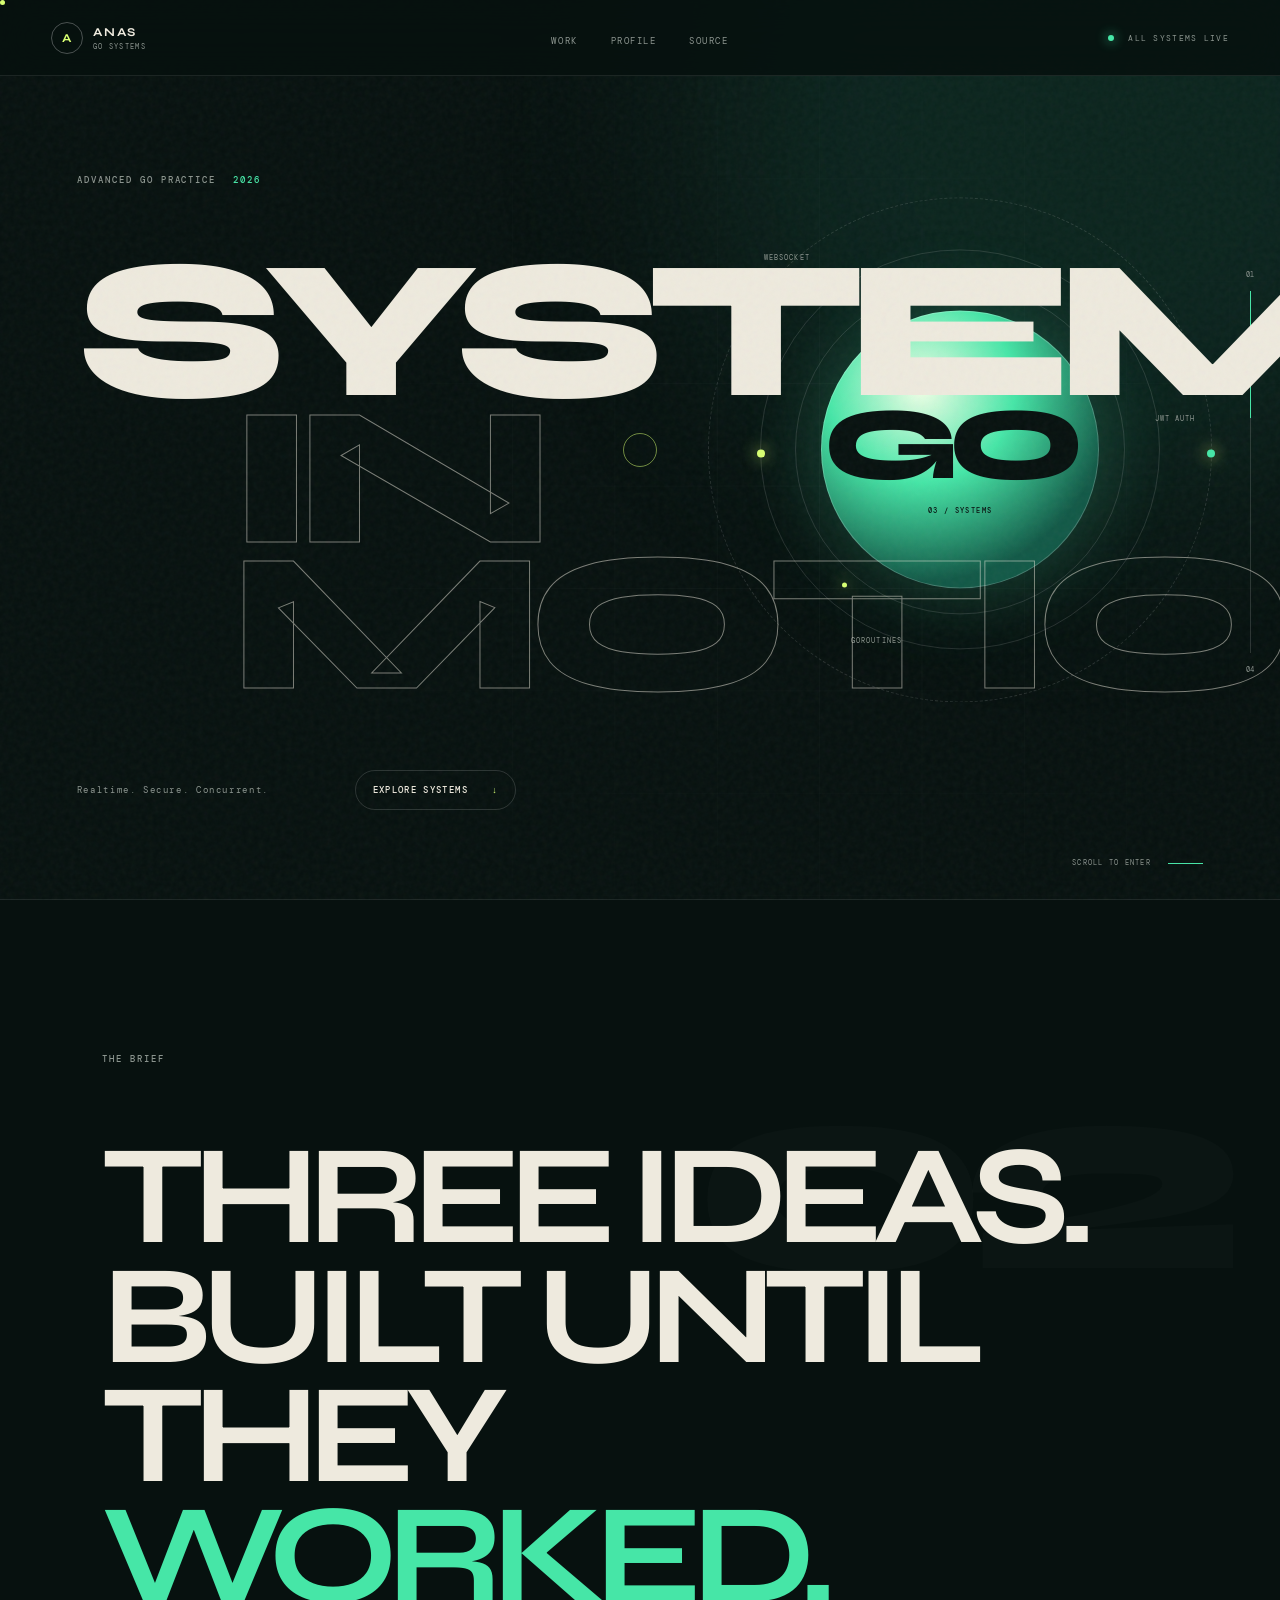
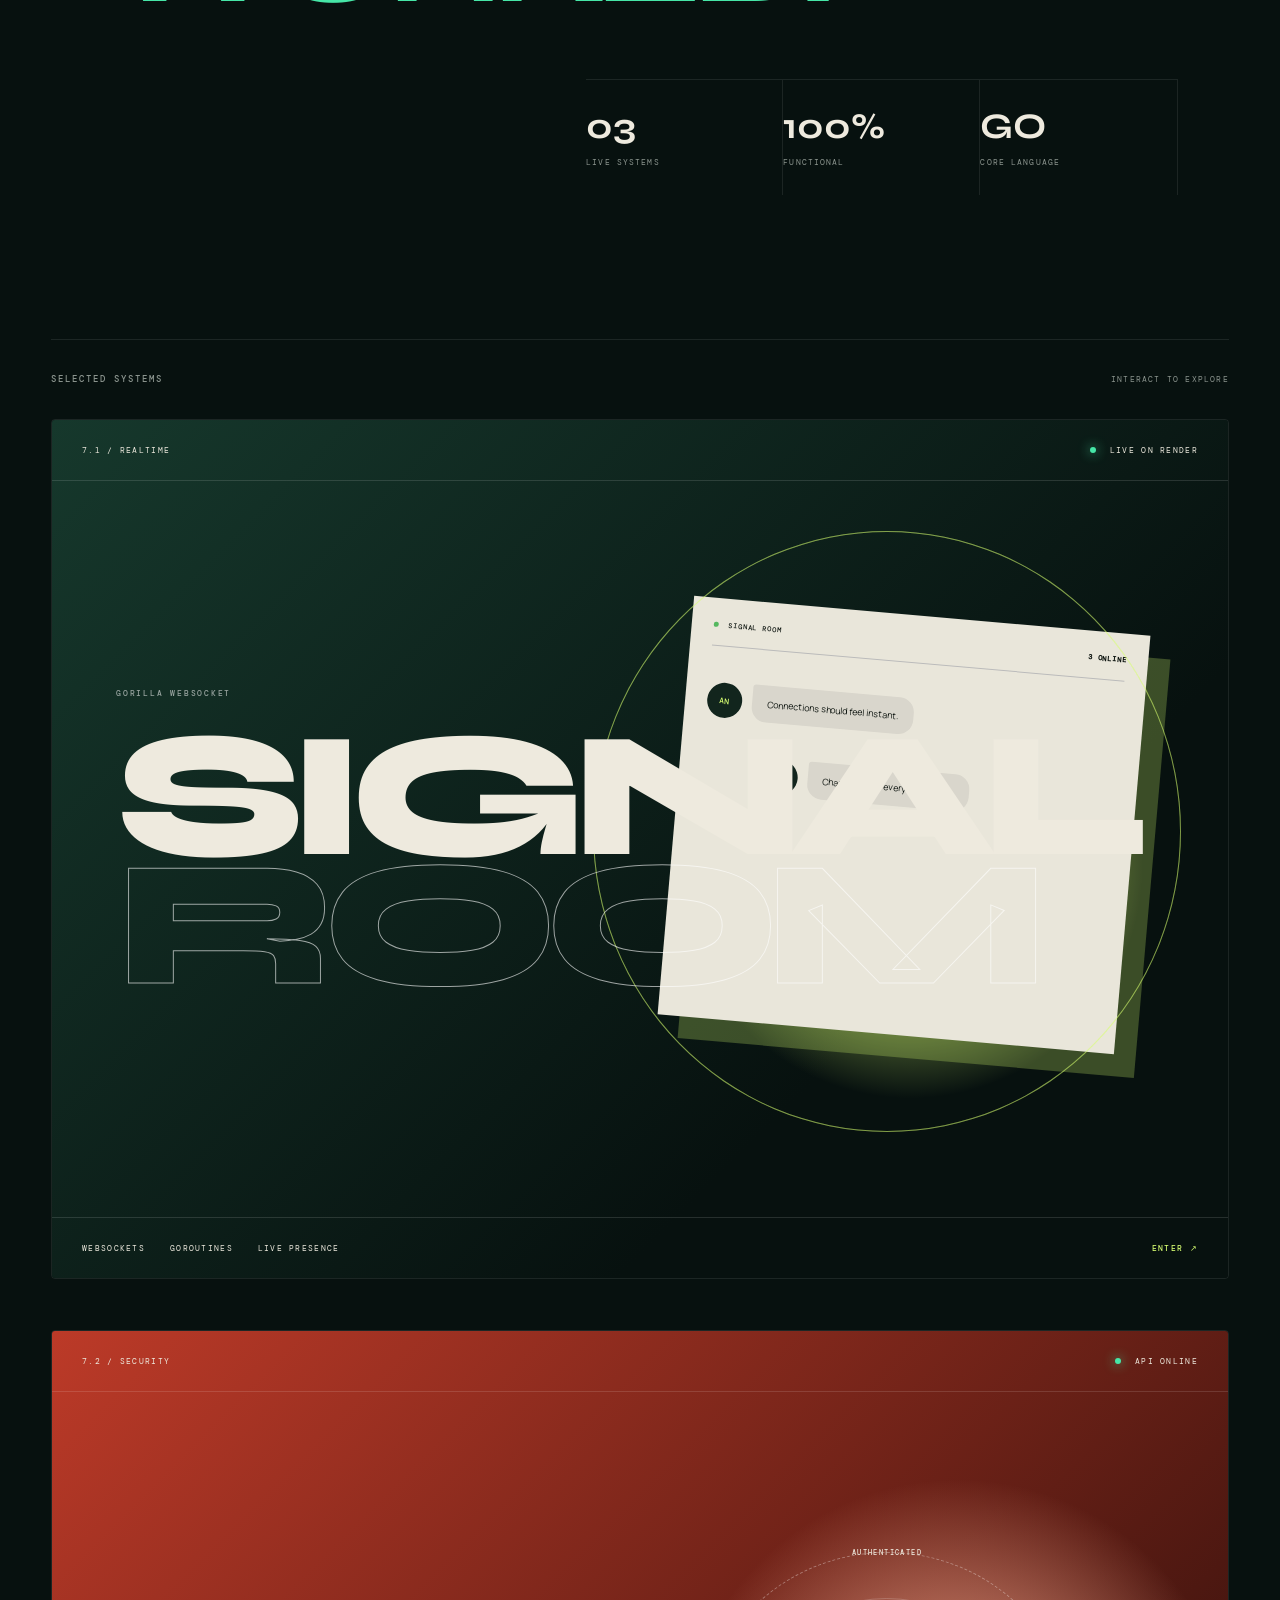
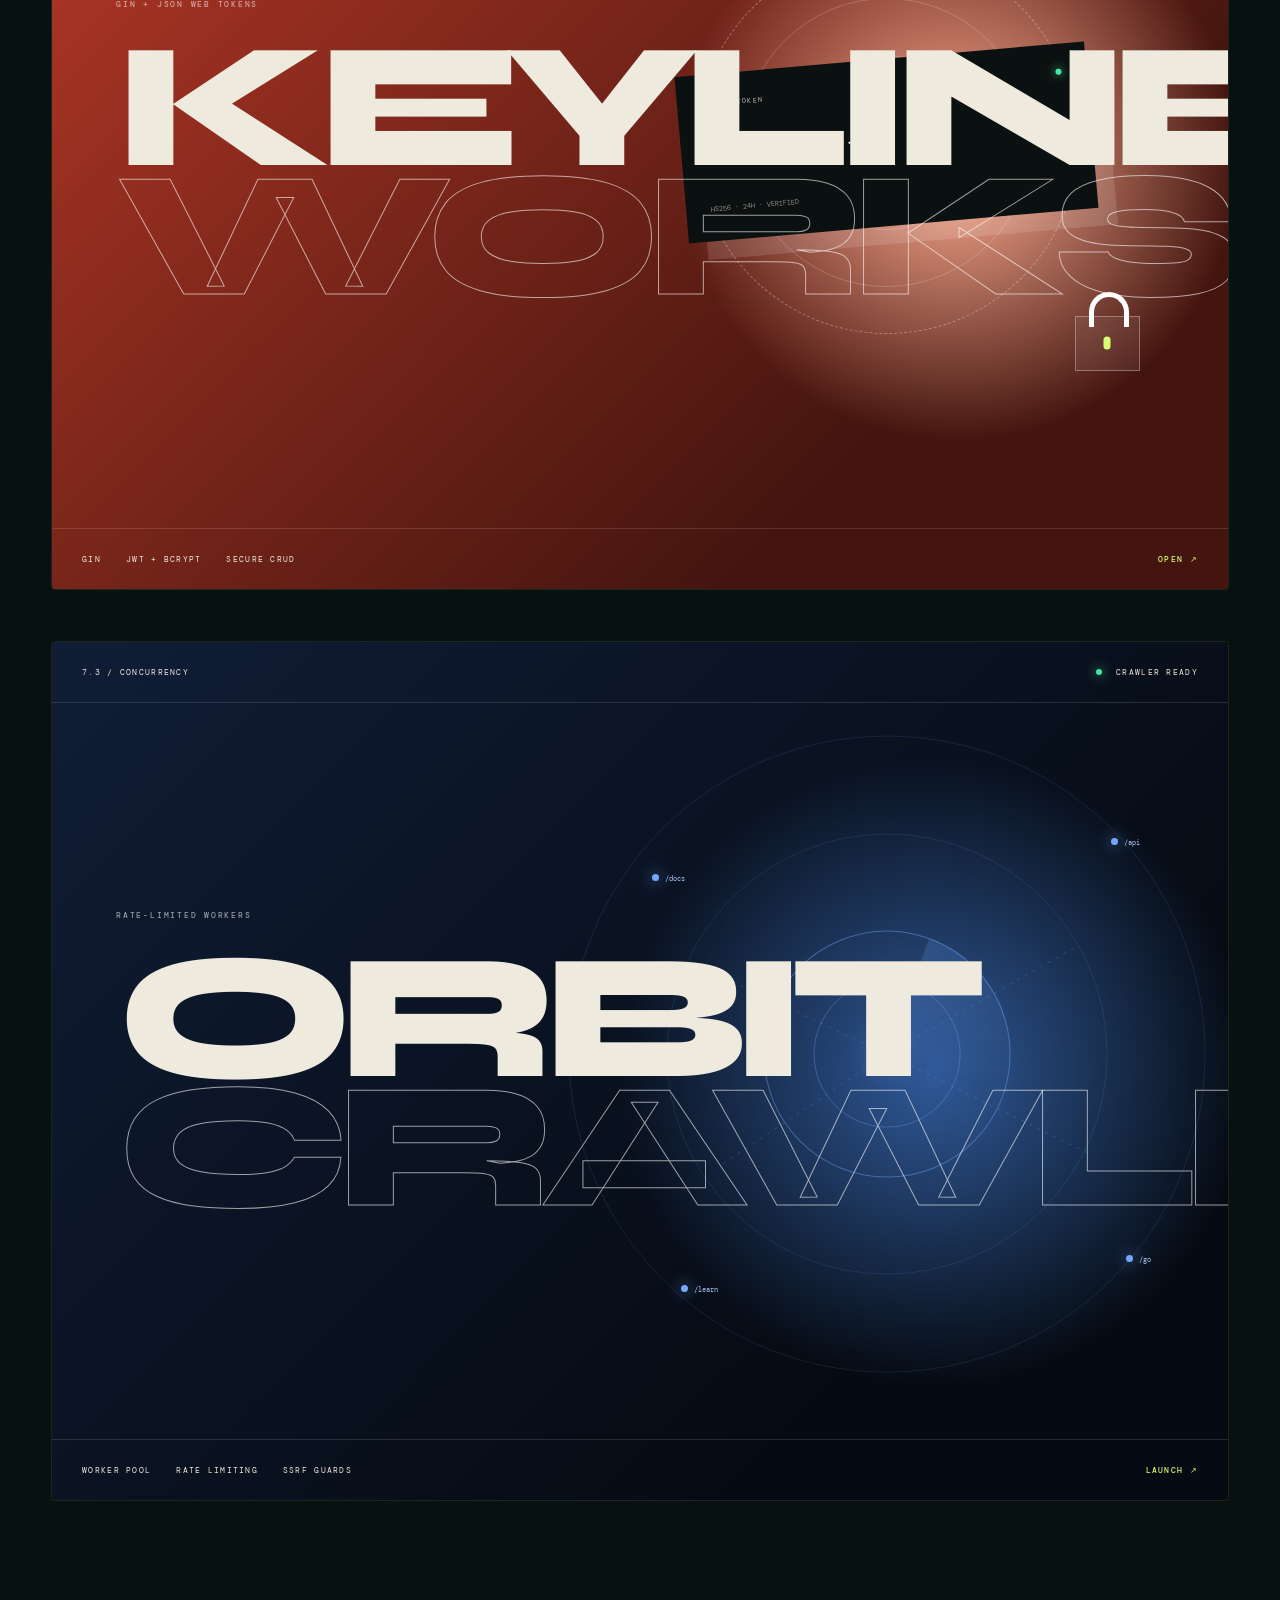
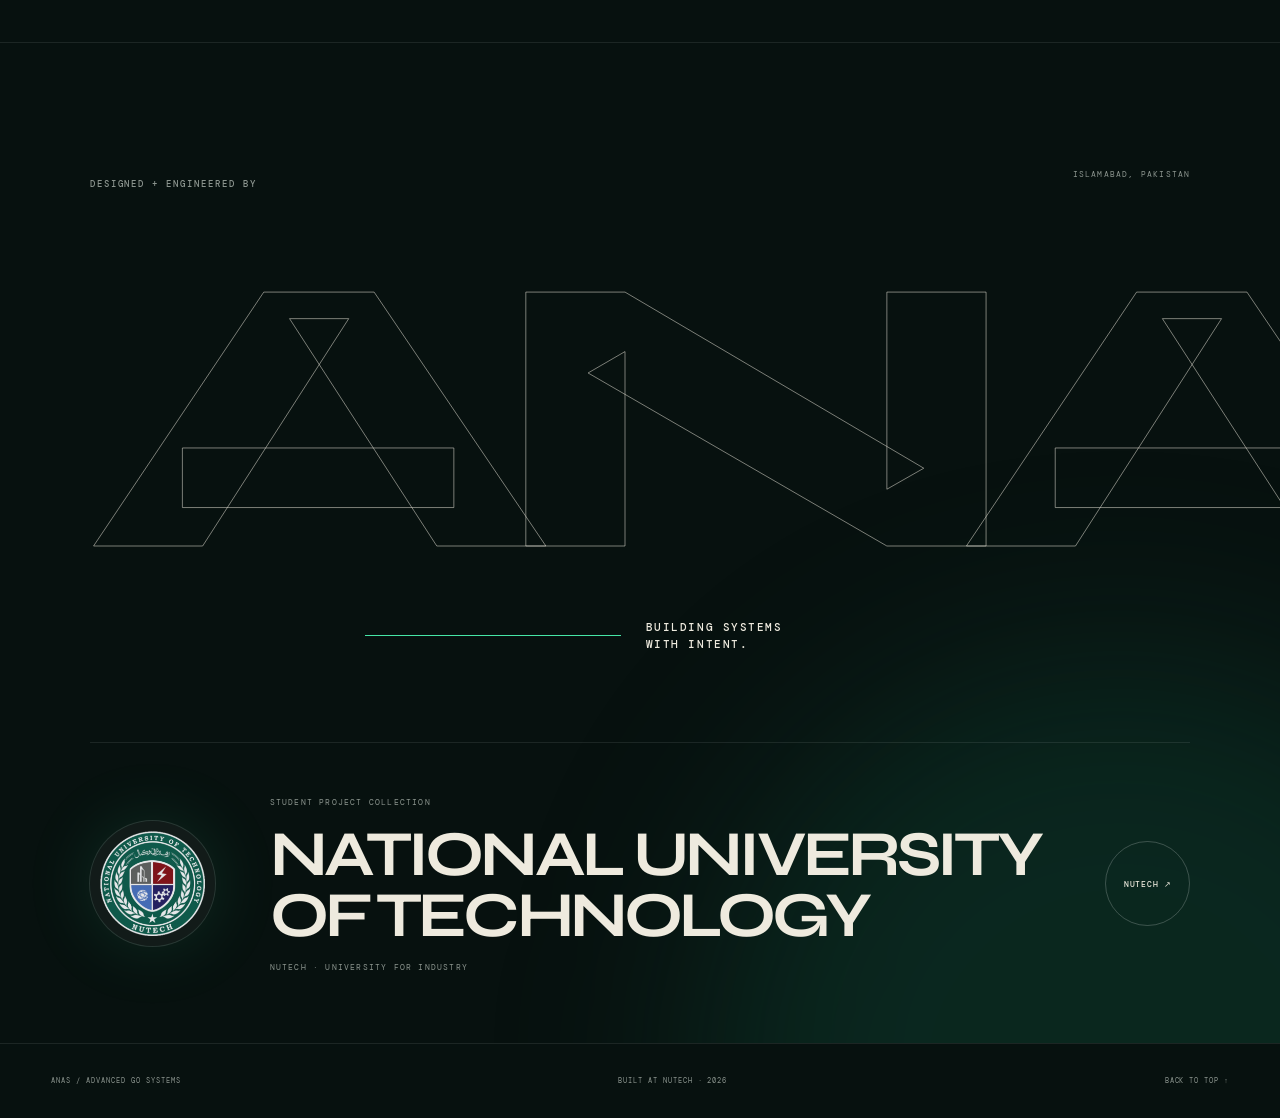
==== portfolio/index.html @ 3e58da44 "Launch Advanced Go Systems portfolio" ====
<!doctype html>
<html lang="en">
<head>
  <meta charset="UTF-8">
  <meta name="viewport" content="width=device-width, initial-scale=1">
  <meta name="theme-color" content="#07110f">
  <meta name="description" content="Anas presents three advanced Go systems built at NUTECH: realtime chat, secure JWT APIs, and concurrent crawling.">
  <meta property="og:title" content="Anas | Advanced Go Systems">
  <meta property="og:description" content="Three production-minded Go systems. Designed and engineered at NUTECH.">
  <title>Anas | Advanced Go Systems</title>
  <link rel="icon" href="favicon.svg" type="image/svg+xml">
  <link rel="preconnect" href="https://fonts.googleapis.com">
  <link rel="preconnect" href="https://fonts.gstatic.com" crossorigin>
  <link href="https://fonts.googleapis.com/css2?family=DM+Mono:wght@300;400;500&family=Manrope:wght@400;500;600&family=Syne:wght@600;700;800&display=swap" rel="stylesheet">
  <link rel="stylesheet" href="style.css">
</head>
<body>
  <div class="noise"></div>
  <div class="cursor-dot"></div>
  <div class="cursor-ring"><span>VIEW</span></div>
  <div class="progress"></div>

  <header>
    <a class="brand magnetic" href="#top" aria-label="Anas Go Systems home">
      <span class="brand-mark">A</span>
      <span>ANAS<small>GO SYSTEMS</small></span>
    </a>
    <nav>
      <a href="#work">WORK</a>
      <a href="#profile">PROFILE</a>
      <a href="https://github.com/i-anasop/pfai-advanced-go-practice" target="_blank">SOURCE</a>
    </nav>
    <div class="availability"><i></i> ALL SYSTEMS LIVE</div>
  </header>

  <main id="top">
    <section class="hero">
      <div class="hero-grid"></div>
      <div class="hero-copy">
        <p class="eyebrow reveal">ADVANCED GO PRACTICE <span>2026</span></p>
        <h1 class="reveal"><span>Systems</span><em>in motion.</em></h1>
        <div class="hero-meta reveal">
          <p>Realtime. Secure. Concurrent.</p>
          <a class="magnetic" href="#work">Explore systems <b>↓</b></a>
        </div>
      </div>
      <div class="core" data-parallax="0.08">
        <div class="core-orbit orbit-a"><i></i></div>
        <div class="core-orbit orbit-b"><i></i></div>
        <div class="core-orbit orbit-c"><i></i></div>
        <div class="core-center"><span>GO</span><small>03 / SYSTEMS</small></div>
        <div class="core-label label-a">WEBSOCKET</div>
        <div class="core-label label-b">JWT AUTH</div>
        <div class="core-label label-c">GOROUTINES</div>
      </div>
      <div class="hero-index"><span>01</span><div><i></i></div><span>04</span></div>
      <div class="scroll-note">SCROLL TO ENTER <i></i></div>
    </section>

    <section class="manifesto">
      <p class="eyebrow reveal">THE BRIEF</p>
      <h2 class="reveal">Three ideas.<br>Built until they <em>worked.</em></h2>
      <div class="manifesto-stats reveal">
        <div><b>03</b><span>Live systems</span></div>
        <div><b>100%</b><span>Functional</span></div>
        <div><b>GO</b><span>Core language</span></div>
      </div>
    </section>

    <section id="work" class="work">
      <div class="work-head reveal"><p class="eyebrow">SELECTED SYSTEMS</p><span>INTERACT TO EXPLORE</span></div>

      <a class="project project-signal reveal-project" data-cursor="OPEN" data-app="chat" href="https://pfai-signal-chat.onrender.com" target="_blank">
        <div class="project-bg"></div>
        <div class="project-top"><span>7.1 / REALTIME</span><span><i></i> LIVE ON RENDER</span></div>
        <div class="project-title"><small>GORILLA WEBSOCKET</small><h3>SIGNAL<br><em>ROOM</em></h3></div>
        <div class="signal-stage" data-depth>
          <div class="signal-window">
            <div class="window-bar"><span><i></i> SIGNAL ROOM</span><b>3 ONLINE</b></div>
            <div class="chat-line one"><i>AN</i><span>Connections should feel instant.</span></div>
            <div class="chat-line two"><i>GO</i><span>Channels keep everyone in sync.</span></div>
            <div class="typing"><span></span><span></span><span></span></div>
          </div>
          <div class="signal-wave wave-a"></div><div class="signal-wave wave-b"></div><div class="signal-wave wave-c"></div>
        </div>
        <div class="project-foot"><span>WEBSOCKETS</span><span>GOROUTINES</span><span>LIVE PRESENCE</span><b>ENTER ↗</b></div>
      </a>

      <a class="project project-keyline reveal-project" data-cursor="OPEN" data-app="auth" href="https://pfai-keyline.vercel.app" target="_blank">
        <div class="project-bg"></div>
        <div class="project-top"><span>7.2 / SECURITY</span><span><i></i> API ONLINE</span></div>
        <div class="project-title"><small>GIN + JSON WEB TOKENS</small><h3>KEYLINE<br><em>WORKSPACE</em></h3></div>
        <div class="keyline-stage" data-depth>
          <div class="secure-ring"><span>AUTHENTICATED</span></div>
          <div class="key-card">
            <div><span>ACCESS TOKEN</span><i></i></div>
            <b>eyJhbGciOiJIUzI1Ni...</b>
            <small>HS256 · 24H · VERIFIED</small>
          </div>
          <div class="lock"><i></i></div>
        </div>
        <div class="project-foot"><span>GIN</span><span>JWT + BCRYPT</span><span>SECURE CRUD</span><b>OPEN ↗</b></div>
      </a>

      <a class="project project-orbit reveal-project" data-cursor="OPEN" data-app="crawler" href="https://pfai-orbit.vercel.app" target="_blank">
        <div class="project-bg"></div>
        <div class="project-top"><span>7.3 / CONCURRENCY</span><span><i></i> CRAWLER READY</span></div>
        <div class="project-title"><small>RATE-LIMITED WORKERS</small><h3>ORBIT<br><em>CRAWLER</em></h3></div>
        <div class="orbit-stage" data-depth>
          <div class="radar"><i></i><i></i><i></i><b></b></div>
          <div class="crawler-node n1"><i></i><span>/docs</span></div>
          <div class="crawler-node n2"><i></i><span>/api</span></div>
          <div class="crawler-node n3"><i></i><span>/go</span></div>
          <div class="crawler-node n4"><i></i><span>/learn</span></div>
          <svg viewBox="0 0 800 500" aria-hidden="true"><path d="M400 250 L145 130 M400 250 L655 105 M400 250 L675 385 M400 250 L175 400"/></svg>
        </div>
        <div class="project-foot"><span>WORKER POOL</span><span>RATE LIMITING</span><span>SSRF GUARDS</span><b>LAUNCH ↗</b></div>
      </a>
    </section>

    <section id="profile" class="profile">
      <div class="profile-aura"></div>
      <div class="profile-top reveal"><p class="eyebrow">DESIGNED + ENGINEERED BY</p><span>ISLAMABAD, PAKISTAN</span></div>
      <div class="signature reveal">
        <p>ANAS</p>
        <div class="signature-line"><i></i><span>Building systems<br>with intent.</span></div>
      </div>
      <div class="university reveal">
        <div class="crest-wrap"><img src="nutech-logo-footer.png" alt="National University of Technology crest"></div>
        <div><span>STUDENT PROJECT COLLECTION</span><h4>National University<br>of Technology</h4><p>NUTECH · UNIVERSITY FOR INDUSTRY</p></div>
        <a class="magnetic" href="https://nutech.edu.pk/" target="_blank">NUTECH ↗</a>
      </div>
    </section>
  </main>

  <footer>
    <span>ANAS / ADVANCED GO SYSTEMS</span>
    <span>BUILT AT NUTECH · 2026</span>
    <a href="#top">BACK TO TOP ↑</a>
  </footer>
  <script src="app.js"></script>
</body>
</html>
---- portfolio/style.css ----
:root {
  --ink: #07110f;
  --paper: #eeeade;
  --muted: #8c958f;
  --green: #46e6a7;
  --acid: #d8ff72;
  --line: #ffffff16;
  --blue: #74a8ff;
}

* { box-sizing: border-box; }
html { scroll-behavior: smooth; }
body { margin: 0; overflow-x: hidden; background: var(--ink); color: var(--paper); font-family: Manrope, sans-serif; }
a { color: inherit; text-decoration: none; }

.noise { position: fixed; inset: 0; z-index: 20; pointer-events: none; opacity: .045; background-image: url("data:image/svg+xml,%3Csvg viewBox='0 0 180 180' xmlns='http://www.w3.org/2000/svg'%3E%3Cfilter id='n'%3E%3CfeTurbulence type='fractalNoise' baseFrequency='.9' numOctaves='3'/%3E%3C/filter%3E%3Crect width='100%25' height='100%25' filter='url(%23n)'/%3E%3C/svg%3E"); }
.progress { position: fixed; inset: 0 auto auto 0; width: 0; height: 2px; z-index: 99; background: var(--green); }
.cursor-dot, .cursor-ring { position: fixed; left: 0; top: 0; z-index: 100; pointer-events: none; border-radius: 50%; }
.cursor-dot { width: 5px; height: 5px; background: var(--acid); }
.cursor-ring { width: 34px; height: 34px; border: 1px solid #d8ff7280; display: grid; place-items: center; transition: width .25s, height .25s, background .25s, border .25s; }
.cursor-ring span { opacity: 0; font: 500 8px "DM Mono"; letter-spacing: .12em; transition: .2s; }
body.cursor-open .cursor-ring { width: 72px; height: 72px; background: var(--paper); border-color: var(--paper); color: var(--ink); }
body.cursor-open .cursor-ring span { opacity: 1; }

header { position: fixed; inset: 0 0 auto; z-index: 30; height: 76px; padding: 0 4vw; display: grid; grid-template-columns: 1fr 1fr 1fr; align-items: center; background: #07110fd9; border-bottom: 1px solid var(--line); backdrop-filter: blur(18px); }
.brand { display: flex; align-items: center; gap: 10px; width: max-content; font: 700 12px Syne; letter-spacing: .14em; }
.brand-mark { width: 32px; height: 32px; display: grid; place-items: center; border: 1px solid #ffffff45; border-radius: 50%; color: var(--acid); }
.brand small { display: block; margin-top: 3px; color: var(--muted); font: 400 7px "DM Mono"; letter-spacing: .18em; }
nav { text-align: center; }
nav a { margin: 0 15px; color: var(--muted); font: 400 9px "DM Mono"; letter-spacing: .17em; transition: color .2s; }
nav a:hover { color: var(--paper); }
.availability { text-align: right; color: var(--muted); font: 400 8px "DM Mono"; letter-spacing: .16em; }
.availability i, .project-top i { display: inline-block; width: 6px; height: 6px; margin-right: 8px; border-radius: 50%; background: var(--green); box-shadow: 0 0 12px var(--green); }
.eyebrow { color: var(--muted); font: 500 9px "DM Mono"; letter-spacing: .22em; }
.eyebrow span { margin-left: 10px; color: var(--green); }

.hero { position: relative; height: 100svh; min-height: 680px; padding: 76px 6vw 0; display: flex; align-items: center; overflow: hidden; border-bottom: 1px solid var(--line); }
.hero:before { content: ""; position: absolute; width: 60vw; height: 60vw; right: -15vw; top: -20vw; border-radius: 50%; background: #1d6f5635; filter: blur(100px); }
.hero-grid { position: absolute; inset: 76px 0 0; background-image: linear-gradient(#ffffff08 1px, transparent 1px), linear-gradient(90deg, #ffffff08 1px, transparent 1px); background-size: 8vw 8vw; mask-image: radial-gradient(circle at 65% 50%, black, transparent 70%); }
.hero-copy { position: relative; z-index: 3; width: 75%; }
.hero h1 { margin: 8vh 0 0; font: 800 clamp(95px, 15.5vw, 235px)/.74 Syne; letter-spacing: -.09em; text-transform: uppercase; }
.hero h1 span, .hero h1 em { display: block; }
.hero h1 em { margin-left: 12vw; color: transparent; font-style: normal; -webkit-text-stroke: 1px #eeeade80; }
.hero-meta { width: 52%; margin-top: 8vh; display: flex; justify-content: space-between; align-items: center; }
.hero-meta p { color: var(--muted); font: 400 9px "DM Mono"; letter-spacing: .18em; }
.hero-meta a { padding: 13px 17px; border: 1px solid #ffffff25; border-radius: 99px; font: 500 9px "DM Mono"; letter-spacing: .15em; text-transform: uppercase; }
.hero-meta a b { margin-left: 18px; color: var(--acid); }
.core { position: absolute; z-index: 2; right: 8vw; top: 50%; width: min(34vw, 500px); aspect-ratio: 1; transform: translateY(-50%); }
.core:before { content: ""; position: absolute; inset: 18%; border-radius: 50%; background: radial-gradient(circle at 36% 28%, #f2ffe7, var(--green) 35%, #125947 72%); box-shadow: 0 0 80px #46e6a740, 0 0 0 1px #ffffff35 inset; }
.core-center { position: absolute; z-index: 3; inset: 18%; display: grid; place-content: center; color: var(--ink); text-align: center; }
.core-center span { font: 800 clamp(55px, 8vw, 105px) Syne; letter-spacing: -.12em; transform: translateX(-5%); }
.core-center small { font: 500 7px "DM Mono"; letter-spacing: .2em; }
.core-orbit { position: absolute; inset: 4%; border: 1px solid #ffffff20; border-radius: 50%; animation: spin 18s linear infinite; }
.core-orbit i { position: absolute; top: 50%; left: -4px; width: 8px; height: 8px; border-radius: 50%; background: var(--acid); box-shadow: 0 0 16px var(--acid); }
.orbit-b { inset: -8%; border-style: dashed; animation: spin 27s linear infinite reverse; }
.orbit-b i { left: auto; right: -4px; background: var(--green); }
.orbit-c { inset: 12%; animation-duration: 12s; }
.orbit-c i { top: auto; bottom: 8%; left: 14%; width: 5px; height: 5px; }
.core-label { position: absolute; color: var(--muted); font: 400 7px "DM Mono"; letter-spacing: .15em; }
.label-a { top: 5%; left: 5%; }.label-b { right: -4%; top: 42%; }.label-c { bottom: 5%; left: 25%; }
.hero-index { position: absolute; right: 2vw; top: 30%; height: 45%; display: flex; flex-direction: column; align-items: center; gap: 12px; color: var(--muted); font: 400 7px "DM Mono"; }
.hero-index div { width: 1px; flex: 1; background: #ffffff25; }.hero-index i { display: block; width: 1px; height: 35%; background: var(--green); }
.scroll-note { position: absolute; right: 6vw; bottom: 32px; color: var(--muted); font: 400 7px "DM Mono"; letter-spacing: .18em; }
.scroll-note i { display: inline-block; width: 35px; height: 1px; margin-left: 12px; vertical-align: middle; background: var(--green); animation: pulse 1.5s ease infinite; }

.manifesto { position: relative; min-height: 90vh; padding: 16vh 8vw; display: flex; flex-direction: column; justify-content: center; }
.manifesto:before { content: "02"; position: absolute; right: 5vw; top: 12vh; color: #ffffff04; font: 800 22vw Syne; letter-spacing: -.1em; }
.manifesto h2 { position: relative; margin: 7vh 0; font: 700 clamp(70px, 11vw, 165px)/.85 Syne; letter-spacing: -.08em; text-transform: uppercase; }
.manifesto h2 em { color: var(--green); font-style: normal; }
.manifesto-stats { width: 55%; margin-left: auto; display: grid; grid-template-columns: repeat(3, 1fr); border-top: 1px solid var(--line); }
.manifesto-stats div { padding: 25px 0; border-right: 1px solid var(--line); }
.manifesto-stats b { display: block; font: 700 36px Syne; }
.manifesto-stats span { color: var(--muted); font: 400 8px "DM Mono"; letter-spacing: .14em; text-transform: uppercase; }

.work { padding: 0 4vw 10vh; }
.work-head { height: 80px; display: flex; justify-content: space-between; align-items: center; border-top: 1px solid var(--line); }
.work-head span { color: var(--muted); font: 400 8px "DM Mono"; letter-spacing: .15em; }
.project { position: relative; height: min(78vw, 860px); min-height: 650px; margin-bottom: 4vw; display: block; overflow: hidden; isolation: isolate; border: 1px solid var(--line); border-radius: 4px; }
.project-bg { position: absolute; inset: 0; transition: transform .8s cubic-bezier(.2,.8,.2,1); }
.project:hover .project-bg { transform: scale(1.04); }
.project-top, .project-foot { position: absolute; z-index: 5; left: 0; width: 100%; padding: 25px 30px; display: flex; justify-content: space-between; align-items: center; font: 400 8px "DM Mono"; letter-spacing: .16em; }
.project-top { top: 0; border-bottom: 1px solid #ffffff20; }
.project-foot { bottom: 0; gap: 25px; border-top: 1px solid #ffffff20; }
.project-foot b { margin-left: auto; color: var(--acid); font-weight: 500; }
.project-title { position: absolute; z-index: 4; left: 5vw; top: 50%; transform: translateY(-50%); }
.project-title small { color: #ffffff90; font: 500 8px "DM Mono"; letter-spacing: .22em; }
.project-title h3 { margin: 30px 0; font: 800 clamp(85px, 14vw, 205px)/.72 Syne; letter-spacing: -.09em; text-transform: uppercase; }
.project-title h3 em { color: transparent; font-style: normal; -webkit-text-stroke: 1px #ffffff99; }
.signal-stage, .keyline-stage, .orbit-stage { position: absolute; z-index: 2; right: 4%; top: 13%; width: 50%; height: 70%; transition: transform .25s ease-out; }

.project-signal .project-bg { background: radial-gradient(circle at 73% 52%, #d8ff72 0, transparent 24%), linear-gradient(135deg, #16382c, #07110f 70%); }
.signal-window { position: absolute; right: 8%; top: 14%; width: 78%; height: 70%; padding: 22px; color: #101712; background: #e9e6da; box-shadow: 22px 22px 0 #d8ff7240; transform: rotate(5deg); }
.window-bar { padding-bottom: 16px; display: flex; justify-content: space-between; border-bottom: 1px solid #bbb; font: 500 7px "DM Mono"; letter-spacing: .12em; }
.window-bar i { display: inline-block; width: 5px; height: 5px; margin-right: 5px; border-radius: 50%; background: #55b85f; }
.chat-line { margin-top: 35px; display: flex; align-items: center; gap: 10px; }
.chat-line i { width: 35px; height: 35px; display: grid; place-items: center; border-radius: 50%; background: #12251d; color: var(--acid); font: 500 8px "DM Mono"; }
.chat-line span { padding: 12px 15px; border-radius: 3px 15px 15px; background: #d9d6cc; font-size: 9px; }
.chat-line.two { margin-left: 15%; }.typing { margin: 30px 0 0 50px; }
.typing span { display: inline-block; width: 5px; height: 5px; margin: 2px; border-radius: 50%; background: #888; animation: typing 1s ease infinite; }
.typing span:nth-child(2) { animation-delay: .15s; }.typing span:nth-child(3) { animation-delay: .3s; }
.signal-wave { position: absolute; inset: 0 0 auto auto; width: 100%; height: 100%; border: 1px solid #d8ff7240; border-radius: 50%; animation: wave 3s ease-out infinite; }
.wave-b { animation-delay: 1s; }.wave-c { animation-delay: 2s; }

.project-keyline .project-bg { background: radial-gradient(circle at 77% 50%, #ffb094 0, transparent 28%), linear-gradient(135deg, #bc3a28, #44150f 75%); }
.keyline-stage { display: grid; place-items: center; }
.secure-ring { position: absolute; width: 65%; aspect-ratio: 1; border: 1px dashed #ffffff55; border-radius: 50%; animation: spin 25s linear infinite; }
.secure-ring:before, .secure-ring:after { content: ""; position: absolute; inset: 12%; border: 1px solid #ffffff30; border-radius: 50%; }
.secure-ring:after { inset: 27%; }.secure-ring span { position: absolute; left: 50%; top: -5px; transform: translateX(-50%); font: 500 7px "DM Mono"; letter-spacing: .2em; }
.key-card { z-index: 2; width: 70%; padding: 25px; background: #0b1110; box-shadow: 18px 18px 0 #ffffff20; transform: rotate(-5deg); }
.key-card div { display: flex; justify-content: space-between; color: #999; font: 500 7px "DM Mono"; letter-spacing: .15em; }
.key-card i { width: 6px; height: 6px; border-radius: 50%; background: var(--green); box-shadow: 0 0 10px var(--green); }
.key-card b { display: block; margin: 35px 0; overflow: hidden; color: white; font: 500 12px "DM Mono"; white-space: nowrap; }
.key-card small { color: #888; font: 400 7px "DM Mono"; }
.lock { position: absolute; right: 7%; bottom: 12%; width: 65px; height: 55px; border: 1px solid #ffffff50; background: #ffffff12; backdrop-filter: blur(8px); }
.lock:before { content: ""; position: absolute; left: 13px; top: -25px; width: 30px; height: 30px; border: 5px solid white; border-bottom: 0; border-radius: 20px 20px 0 0; }
.lock i { position: absolute; left: 50%; top: 50%; width: 7px; height: 13px; border-radius: 5px; background: var(--acid); transform: translate(-50%,-50%); }

.project-orbit .project-bg { background: radial-gradient(circle at 75% 50%, #305a99 0, transparent 32%), linear-gradient(135deg, #101d36, #060b13 75%); }
.orbit-stage svg { position: absolute; inset: 0; width: 100%; height: 100%; overflow: visible; }
.orbit-stage svg path { fill: none; stroke: #74a8ff55; stroke-width: 1; stroke-dasharray: 4 8; animation: dash 15s linear infinite; }
.radar { position: absolute; left: 50%; top: 50%; width: 42%; aspect-ratio: 1; border: 1px solid #74a8ff70; border-radius: 50%; background: conic-gradient(from 20deg, #74a8ff30, transparent 25%); transform: translate(-50%,-50%); }
.radar:after { content: ""; position: absolute; inset: 20%; border: 1px solid #74a8ff55; border-radius: 50%; }
.radar i { position: absolute; inset: -40%; border: 1px solid #74a8ff20; border-radius: 50%; }
.radar i:nth-child(2) { inset: -80%; }.radar i:nth-child(3) { inset: 46%; background: var(--blue); box-shadow: 0 0 30px var(--blue); }
.crawler-node { position: absolute; z-index: 3; color: #aec9ff; font: 400 7px "DM Mono"; }
.crawler-node i { display: inline-block; width: 7px; height: 7px; margin-right: 6px; border-radius: 50%; background: var(--blue); box-shadow: 0 0 15px var(--blue); }
.n1 { left: 10%; top: 20%; }.n2 { right: 7%; top: 14%; }.n3 { right: 5%; bottom: 15%; }.n4 { left: 15%; bottom: 10%; }

.profile { position: relative; min-height: 100vh; padding: 14vh 7vw 7vh; overflow: hidden; border-top: 1px solid var(--line); }
.profile-aura { position: absolute; right: -20vw; bottom: -35vw; width: 65vw; height: 65vw; border-radius: 50%; background: #15634a45; filter: blur(100px); }
.profile-top { display: flex; justify-content: space-between; }.profile-top span { color: var(--muted); font: 400 8px "DM Mono"; letter-spacing: .15em; }
.signature { position: relative; margin-top: 10vh; }.signature > p { margin: 0; color: transparent; font: 800 clamp(150px, 31vw, 470px)/.65 Syne; letter-spacing: -.13em; text-transform: uppercase; -webkit-text-stroke: 1px #eeeade80; }
.signature-line { margin: 8vh 0 0 25%; display: flex; align-items: center; gap: 25px; }
.signature-line i { width: 20vw; height: 1px; background: var(--green); }
.signature-line span { font: 500 11px/1.5 "DM Mono"; letter-spacing: .14em; text-transform: uppercase; }
.university { position: relative; margin-top: 10vh; padding-top: 45px; display: grid; grid-template-columns: 140px 1fr auto; align-items: center; gap: 40px; border-top: 1px solid var(--line); }
.crest-wrap { width: 125px; height: 125px; display: grid; place-items: center; border-radius: 50%; background: #ffffff0b; box-shadow: 0 0 0 1px #ffffff20, 0 0 70px #46e6a720; }
.crest-wrap img { width: 105px; height: 105px; object-fit: contain; }
.university span, .university p { color: var(--muted); font: 400 8px "DM Mono"; letter-spacing: .15em; }
.university h4 { margin: 15px 0; font: 700 clamp(35px, 5vw, 70px)/.95 Syne; letter-spacing: -.06em; text-transform: uppercase; }
.university a { width: 85px; height: 85px; display: grid; place-items: center; border: 1px solid #ffffff35; border-radius: 50%; font: 500 8px "DM Mono"; letter-spacing: .1em; }
footer { height: 75px; padding: 0 4vw; display: flex; justify-content: space-between; align-items: center; border-top: 1px solid var(--line); color: var(--muted); font: 400 7px "DM Mono"; letter-spacing: .14em; }

.reveal { opacity: 0; transform: translateY(30px); transition: opacity .9s, transform .9s cubic-bezier(.2,.8,.2,1); }
.reveal.visible { opacity: 1; transform: none; }
.reveal-project { opacity: 0; transform: translateY(60px) scale(.98); transition: opacity 1s, transform 1s cubic-bezier(.2,.8,.2,1); }
.reveal-project.visible { opacity: 1; transform: none; }
@keyframes spin { to { transform: rotate(360deg); } }
@keyframes pulse { 50% { transform: scaleX(.4); opacity: .4; } }
@keyframes typing { 50% { transform: translateY(-4px); } }
@keyframes wave { from { transform: scale(.5); opacity: 1; } to { transform: scale(1.2); opacity: 0; } }
@keyframes dash { to { stroke-dashoffset: -200; } }

@media (max-width: 900px) {
  .cursor-dot, .cursor-ring, header nav, .availability, .hero-index, .scroll-note { display: none; }
  header { height: 65px; grid-template-columns: 1fr; }
  .hero { min-height: 760px; padding: 65px 20px 0; align-items: flex-start; }
  .hero-copy { width: 100%; margin-top: 80px; }
  .hero h1 { margin-top: 70px; font-size: 22vw; line-height: .8; }
  .hero h1 em { margin-left: 0; }
  .hero-meta { position: relative; z-index: 5; width: 100%; margin-top: 70px; display: flex; flex-direction: column; align-items: flex-start; gap: 18px; }
  .hero-meta p { max-width: 130px; line-height: 1.7; }
  .core { width: 270px; right: -125px; top: 78%; opacity: .82; }
  .manifesto { min-height: 650px; padding: 100px 20px; }
  .manifesto h2 { font-size: 16vw; }
  .manifesto-stats { width: 100%; margin: 30px 0 0; }.manifesto-stats b { font-size: 25px; }
  .work { padding: 0 12px 70px; }
  .project { height: 740px; min-height: 0; margin-bottom: 20px; }
  .project-title { left: 20px; top: 27%; }.project-title h3 { font-size: 17vw; }
  .signal-stage, .keyline-stage, .orbit-stage { width: 90%; height: 45%; right: 5%; top: 40%; }
  .project-foot, .project-top { padding: 18px 15px; }.project-foot span { display: none; }
  .signal-window { width: 85%; right: 5%; padding: 15px; }.chat-line { margin-top: 20px; }.key-card { width: 82%; }
  .profile { min-height: auto; padding: 100px 20px 50px; }.signature > p { font-size: 28vw; }.signature-line { margin-left: 0; }
  .university { grid-template-columns: 85px 1fr; gap: 18px; }.crest-wrap { width: 75px; height: 75px; }.crest-wrap img { width: 65px; height: 65px; }
  .university a { display: none; }.university h4 { font-size: 8vw; }
  footer { padding: 0 20px; } footer span:nth-child(2) { display: none; }
}

@media (prefers-reduced-motion: reduce) {
  * { animation-duration: .001ms !important; animation-iteration-count: 1 !important; scroll-behavior: auto !important; }
  .reveal, .reveal-project { opacity: 1; transform: none; }
}
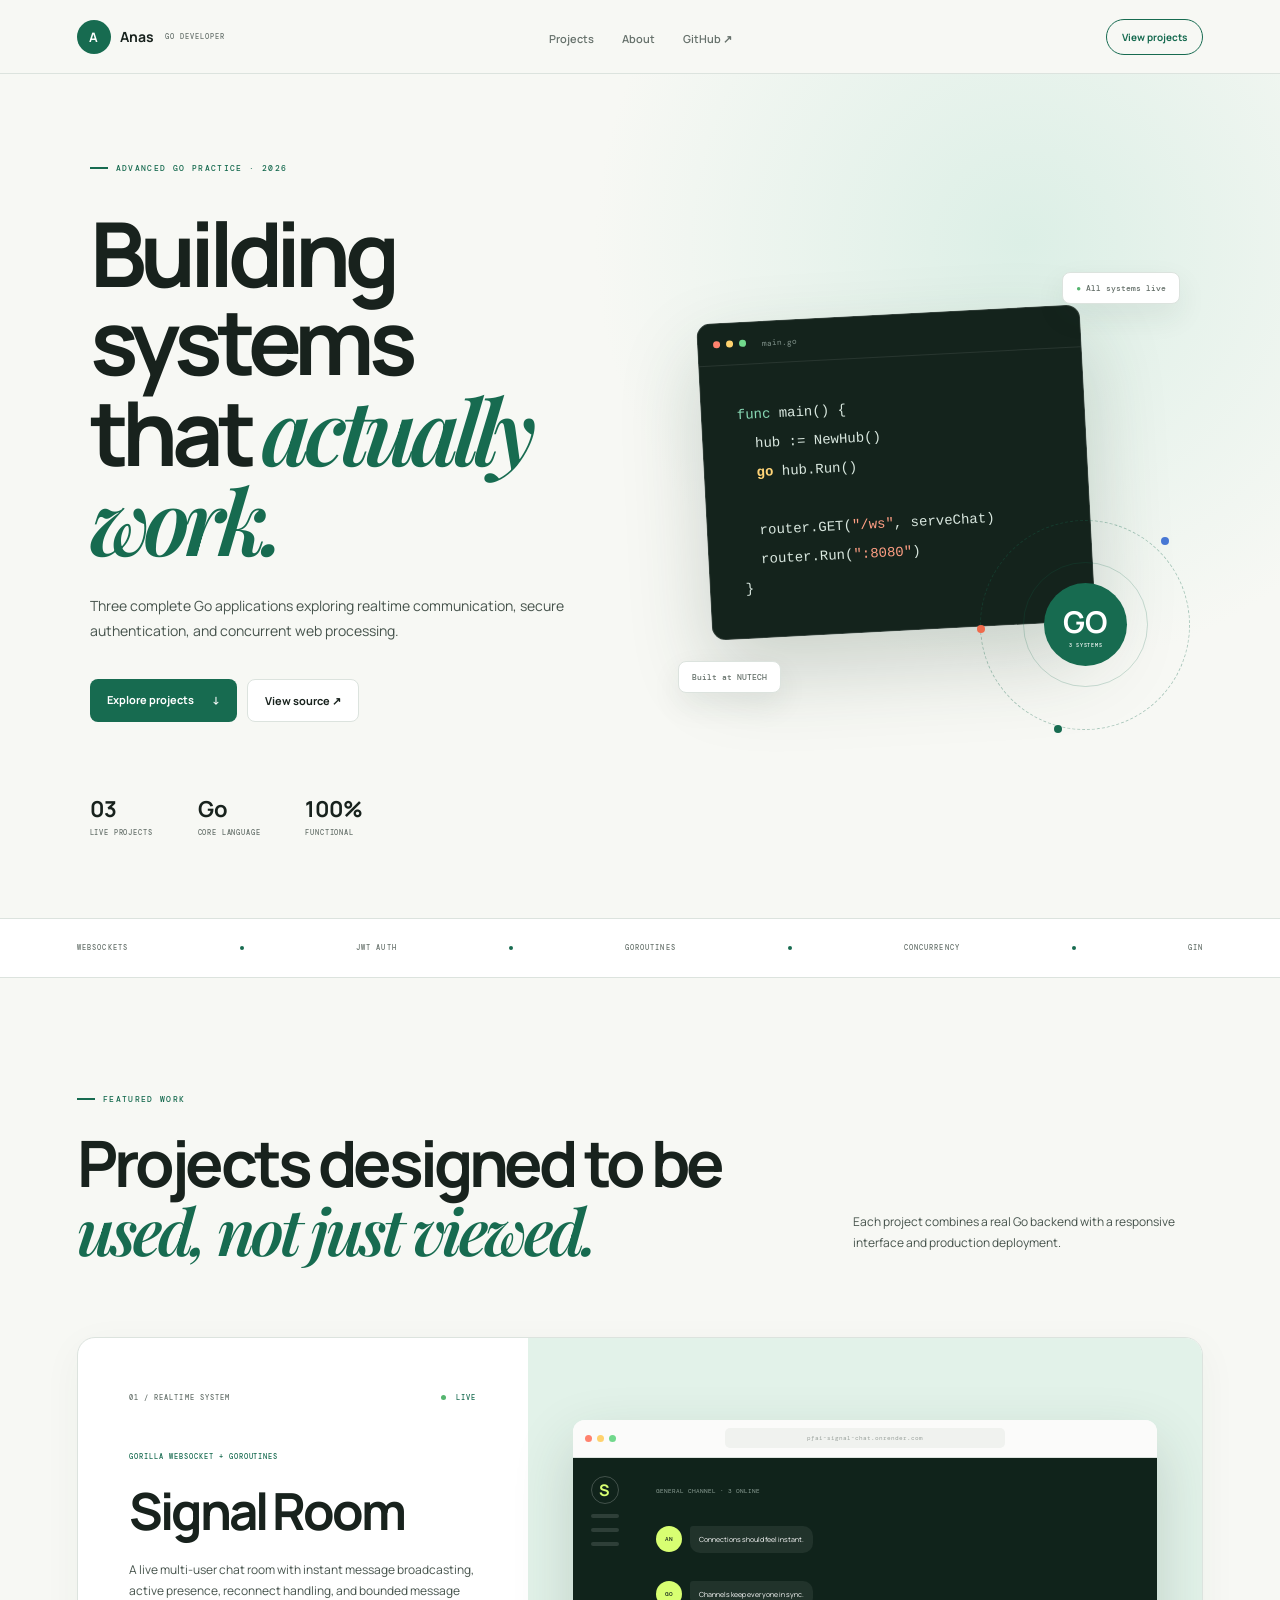
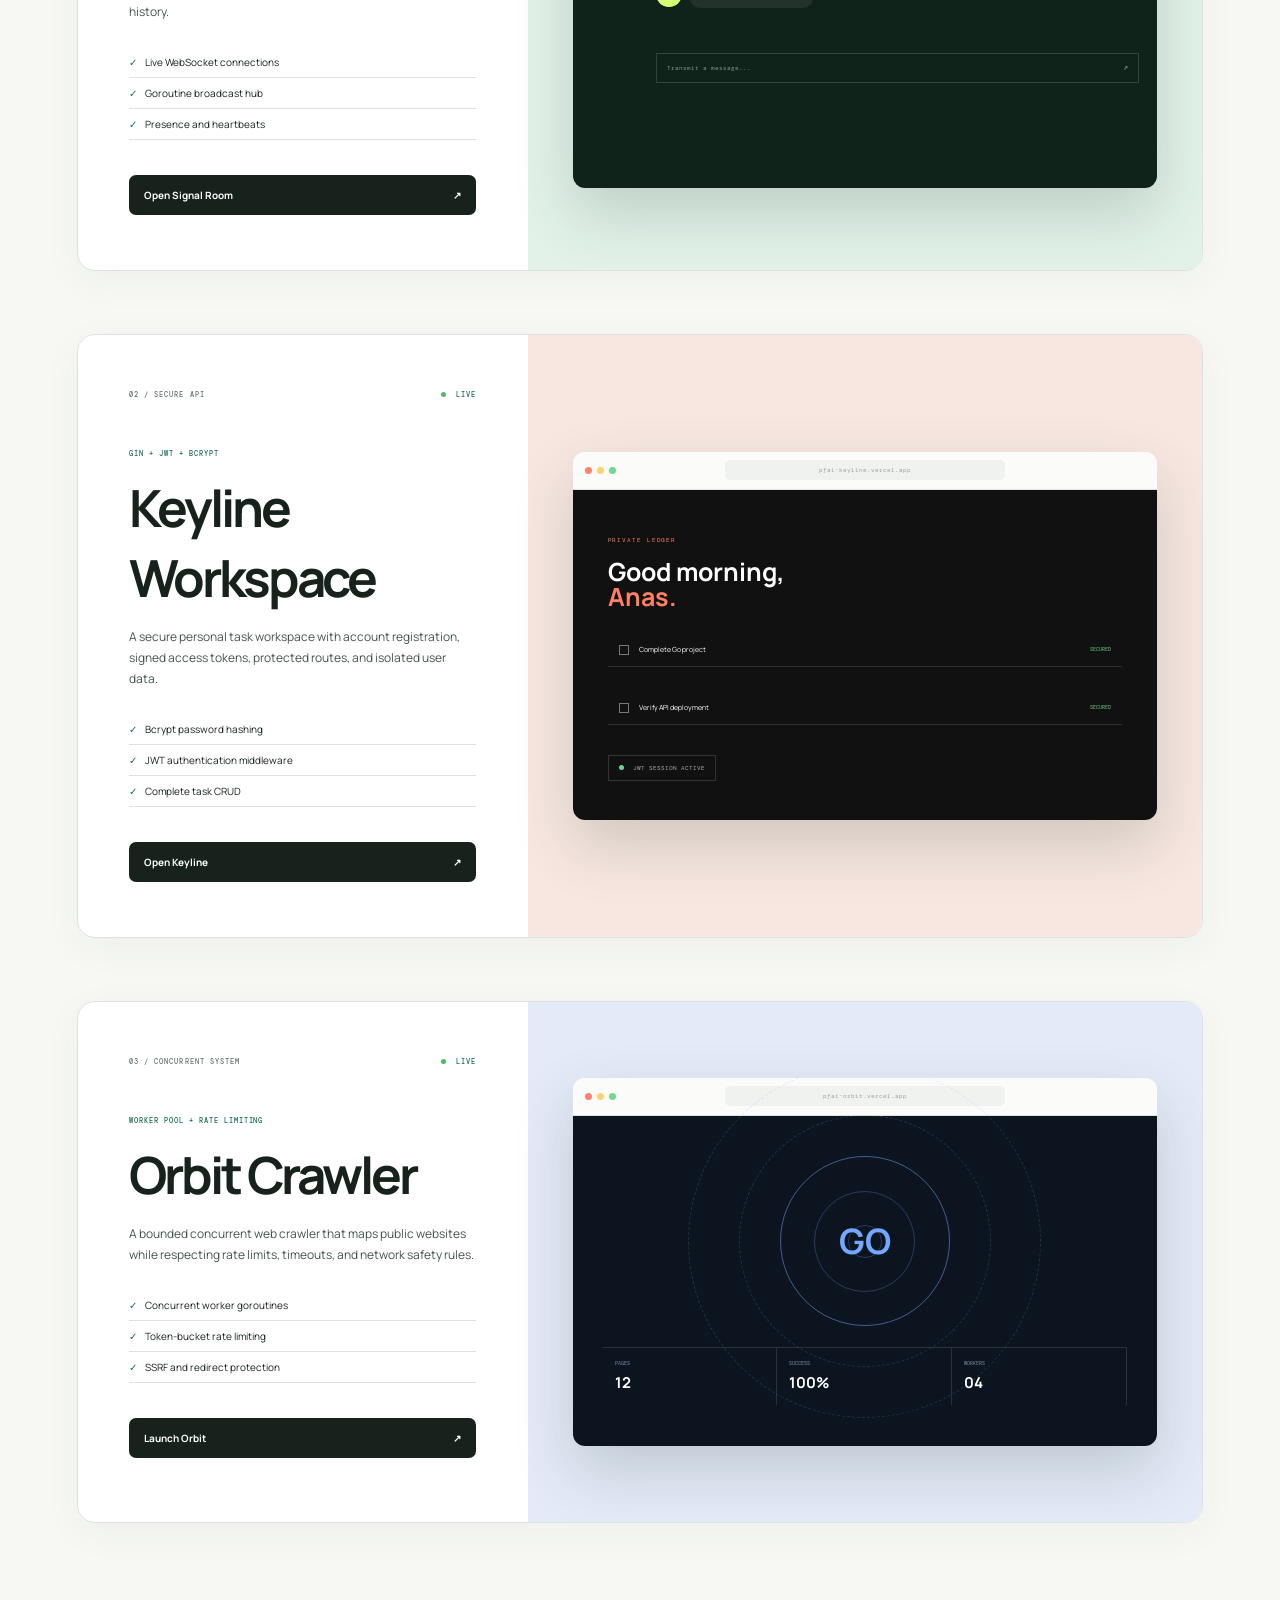
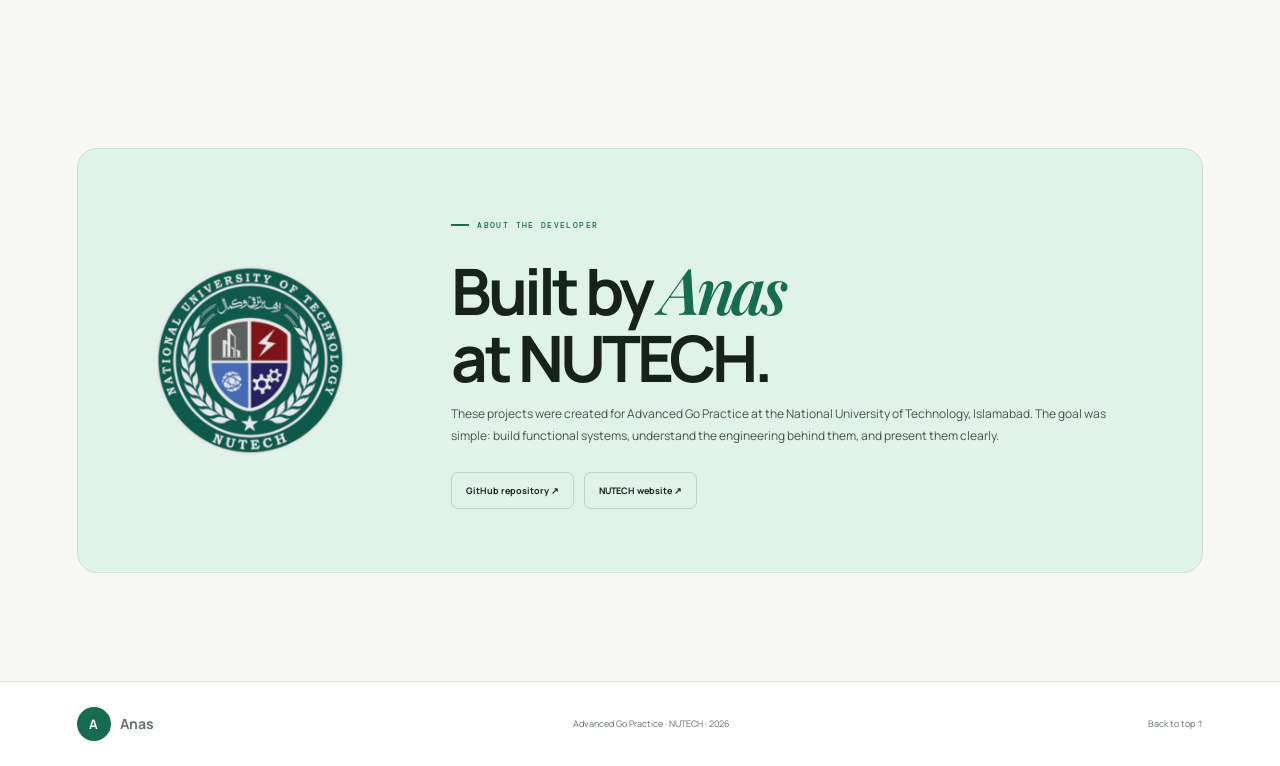
==== commit a9b94a72: "Rebuild portfolio with clear accessible light theme" ====
--- a/portfolio/index.html
+++ b/portfolio/index.html
@@ -3,141 +3,120 @@
 <head>
   <meta charset="UTF-8">
   <meta name="viewport" content="width=device-width, initial-scale=1">
-  <meta name="theme-color" content="#07110f">
-  <meta name="description" content="Anas presents three advanced Go systems built at NUTECH: realtime chat, secure JWT APIs, and concurrent crawling.">
-  <meta property="og:title" content="Anas | Advanced Go Systems">
-  <meta property="og:description" content="Three production-minded Go systems. Designed and engineered at NUTECH.">
-  <title>Anas | Advanced Go Systems</title>
+  <meta name="theme-color" content="#f7f8f4">
+  <meta name="description" content="Anas presents three functional Advanced Go projects built at NUTECH.">
+  <meta property="og:title" content="Anas | Advanced Go Projects">
+  <meta property="og:description" content="Realtime chat, secure JWT APIs, and concurrent web crawling built with Go.">
+  <title>Anas | Advanced Go Projects</title>
   <link rel="icon" href="favicon.svg" type="image/svg+xml">
   <link rel="preconnect" href="https://fonts.googleapis.com">
   <link rel="preconnect" href="https://fonts.gstatic.com" crossorigin>
-  <link href="https://fonts.googleapis.com/css2?family=DM+Mono:wght@300;400;500&family=Manrope:wght@400;500;600&family=Syne:wght@600;700;800&display=swap" rel="stylesheet">
+  <link href="https://fonts.googleapis.com/css2?family=DM+Mono:wght@400;500&family=Manrope:wght@400;500;600;700&family=Playfair+Display:ital,wght@1,600&display=swap" rel="stylesheet">
   <link rel="stylesheet" href="style.css">
+  <link rel="stylesheet" href="polish.css">
 </head>
 <body>
-  <div class="noise"></div>
-  <div class="cursor-dot"></div>
-  <div class="cursor-ring"><span>VIEW</span></div>
   <div class="progress"></div>
-
   <header>
-    <a class="brand magnetic" href="#top" aria-label="Anas Go Systems home">
-      <span class="brand-mark">A</span>
-      <span>ANAS<small>GO SYSTEMS</small></span>
-    </a>
-    <nav>
-      <a href="#work">WORK</a>
-      <a href="#profile">PROFILE</a>
-      <a href="https://github.com/i-anasop/pfai-advanced-go-practice" target="_blank">SOURCE</a>
-    </nav>
-    <div class="availability"><i></i> ALL SYSTEMS LIVE</div>
+    <a class="brand" href="#top"><span>A</span><strong>Anas</strong><small>GO DEVELOPER</small></a>
+    <nav><a href="#projects">Projects</a><a href="#about">About</a><a href="https://github.com/ana-momin/PFAI" target="_blank">GitHub ↗</a></nav>
+    <a class="header-cta" href="#projects">View projects</a>
   </header>
 
   <main id="top">
     <section class="hero">
-      <div class="hero-grid"></div>
-      <div class="hero-copy">
-        <p class="eyebrow reveal">ADVANCED GO PRACTICE <span>2026</span></p>
-        <h1 class="reveal"><span>Systems</span><em>in motion.</em></h1>
-        <div class="hero-meta reveal">
-          <p>Realtime. Secure. Concurrent.</p>
-          <a class="magnetic" href="#work">Explore systems <b>↓</b></a>
+      <div class="hero-copy reveal">
+        <p class="eyebrow"><span></span> ADVANCED GO PRACTICE · 2026</p>
+        <h1>Building systems<br>that <em>actually work.</em></h1>
+        <p class="hero-text">Three complete Go applications exploring realtime communication, secure authentication, and concurrent web processing.</p>
+        <div class="hero-actions"><a class="button primary" href="#projects">Explore projects <span>↓</span></a><a class="button secondary" href="https://github.com/ana-momin/PFAI" target="_blank">View source ↗</a></div>
+        <div class="hero-stats"><div><b>03</b><span>Live projects</span></div><div><b>Go</b><span>Core language</span></div><div><b>100%</b><span>Functional</span></div></div>
+      </div>
+      <div class="hero-visual reveal">
+        <div class="code-card">
+          <div class="card-bar"><i></i><i></i><i></i><span>main.go</span></div>
+          <pre><code><span>func</span> main() {
+  hub := NewHub()
+  <b>go</b> hub.Run()
+
+  router.GET(<em>"/ws"</em>, serveChat)
+  router.Run(<em>":8080"</em>)
+}</code></pre>
         </div>
-      </div>
-      <div class="core" data-parallax="0.08">
-        <div class="core-orbit orbit-a"><i></i></div>
-        <div class="core-orbit orbit-b"><i></i></div>
-        <div class="core-orbit orbit-c"><i></i></div>
-        <div class="core-center"><span>GO</span><small>03 / SYSTEMS</small></div>
-        <div class="core-label label-a">WEBSOCKET</div>
-        <div class="core-label label-b">JWT AUTH</div>
-        <div class="core-label label-c">GOROUTINES</div>
-      </div>
-      <div class="hero-index"><span>01</span><div><i></i></div><span>04</span></div>
-      <div class="scroll-note">SCROLL TO ENTER <i></i></div>
-    </section>
-
-    <section class="manifesto">
-      <p class="eyebrow reveal">THE BRIEF</p>
-      <h2 class="reveal">Three ideas.<br>Built until they <em>worked.</em></h2>
-      <div class="manifesto-stats reveal">
-        <div><b>03</b><span>Live systems</span></div>
-        <div><b>100%</b><span>Functional</span></div>
-        <div><b>GO</b><span>Core language</span></div>
+        <div class="orbit"><div>GO<small>3 SYSTEMS</small></div><i></i><i></i><i></i></div>
+        <div class="floating-note note-one"><b>●</b> All systems live</div>
+        <div class="floating-note note-two">Built at NUTECH</div>
       </div>
     </section>
 
-    <section id="work" class="work">
-      <div class="work-head reveal"><p class="eyebrow">SELECTED SYSTEMS</p><span>INTERACT TO EXPLORE</span></div>
-
-      <a class="project project-signal reveal-project" data-cursor="OPEN" data-app="chat" href="https://pfai-signal-chat.onrender.com" target="_blank">
-        <div class="project-bg"></div>
-        <div class="project-top"><span>7.1 / REALTIME</span><span><i></i> LIVE ON RENDER</span></div>
-        <div class="project-title"><small>GORILLA WEBSOCKET</small><h3>SIGNAL<br><em>ROOM</em></h3></div>
-        <div class="signal-stage" data-depth>
-          <div class="signal-window">
-            <div class="window-bar"><span><i></i> SIGNAL ROOM</span><b>3 ONLINE</b></div>
-            <div class="chat-line one"><i>AN</i><span>Connections should feel instant.</span></div>
-            <div class="chat-line two"><i>GO</i><span>Channels keep everyone in sync.</span></div>
-            <div class="typing"><span></span><span></span><span></span></div>
-          </div>
-          <div class="signal-wave wave-a"></div><div class="signal-wave wave-b"></div><div class="signal-wave wave-c"></div>
-        </div>
-        <div class="project-foot"><span>WEBSOCKETS</span><span>GOROUTINES</span><span>LIVE PRESENCE</span><b>ENTER ↗</b></div>
-      </a>
-
-      <a class="project project-keyline reveal-project" data-cursor="OPEN" data-app="auth" href="https://pfai-keyline.vercel.app" target="_blank">
-        <div class="project-bg"></div>
-        <div class="project-top"><span>7.2 / SECURITY</span><span><i></i> API ONLINE</span></div>
-        <div class="project-title"><small>GIN + JSON WEB TOKENS</small><h3>KEYLINE<br><em>WORKSPACE</em></h3></div>
-        <div class="keyline-stage" data-depth>
-          <div class="secure-ring"><span>AUTHENTICATED</span></div>
-          <div class="key-card">
-            <div><span>ACCESS TOKEN</span><i></i></div>
-            <b>eyJhbGciOiJIUzI1Ni...</b>
-            <small>HS256 · 24H · VERIFIED</small>
-          </div>
-          <div class="lock"><i></i></div>
-        </div>
-        <div class="project-foot"><span>GIN</span><span>JWT + BCRYPT</span><span>SECURE CRUD</span><b>OPEN ↗</b></div>
-      </a>
-
-      <a class="project project-orbit reveal-project" data-cursor="OPEN" data-app="crawler" href="https://pfai-orbit.vercel.app" target="_blank">
-        <div class="project-bg"></div>
-        <div class="project-top"><span>7.3 / CONCURRENCY</span><span><i></i> CRAWLER READY</span></div>
-        <div class="project-title"><small>RATE-LIMITED WORKERS</small><h3>ORBIT<br><em>CRAWLER</em></h3></div>
-        <div class="orbit-stage" data-depth>
-          <div class="radar"><i></i><i></i><i></i><b></b></div>
-          <div class="crawler-node n1"><i></i><span>/docs</span></div>
-          <div class="crawler-node n2"><i></i><span>/api</span></div>
-          <div class="crawler-node n3"><i></i><span>/go</span></div>
-          <div class="crawler-node n4"><i></i><span>/learn</span></div>
-          <svg viewBox="0 0 800 500" aria-hidden="true"><path d="M400 250 L145 130 M400 250 L655 105 M400 250 L675 385 M400 250 L175 400"/></svg>
-        </div>
-        <div class="project-foot"><span>WORKER POOL</span><span>RATE LIMITING</span><span>SSRF GUARDS</span><b>LAUNCH ↗</b></div>
-      </a>
+    <section class="intro-strip">
+      <span>WEBSOCKETS</span><i></i><span>JWT AUTH</span><i></i><span>GOROUTINES</span><i></i><span>CONCURRENCY</span><i></i><span>GIN</span>
     </section>
 
-    <section id="profile" class="profile">
-      <div class="profile-aura"></div>
-      <div class="profile-top reveal"><p class="eyebrow">DESIGNED + ENGINEERED BY</p><span>ISLAMABAD, PAKISTAN</span></div>
-      <div class="signature reveal">
-        <p>ANAS</p>
-        <div class="signature-line"><i></i><span>Building systems<br>with intent.</span></div>
-      </div>
-      <div class="university reveal">
-        <div class="crest-wrap"><img src="nutech-logo-footer.png" alt="National University of Technology crest"></div>
-        <div><span>STUDENT PROJECT COLLECTION</span><h4>National University<br>of Technology</h4><p>NUTECH · UNIVERSITY FOR INDUSTRY</p></div>
-        <a class="magnetic" href="https://nutech.edu.pk/" target="_blank">NUTECH ↗</a>
+    <section id="projects" class="projects">
+      <div class="section-heading reveal"><div><p class="eyebrow"><span></span> FEATURED WORK</p><h2>Projects designed to be<br><em>used, not just viewed.</em></h2></div><p>Each project combines a real Go backend with a responsive interface and production deployment.</p></div>
+
+      <article class="project-card signal reveal">
+        <div class="project-content">
+          <div class="project-meta"><span>01 / REALTIME SYSTEM</span><b><i></i> LIVE</b></div>
+          <p class="project-kicker">GORILLA WEBSOCKET + GOROUTINES</p>
+          <h3>Signal Room</h3>
+          <p>A live multi-user chat room with instant message broadcasting, active presence, reconnect handling, and bounded message history.</p>
+          <ul><li>Live WebSocket connections</li><li>Goroutine broadcast hub</li><li>Presence and heartbeats</li></ul>
+          <a class="project-link" data-app="chat" href="https://pfai-signal-chat.onrender.com" target="_blank">Open Signal Room <span>↗</span></a>
+        </div>
+        <div class="project-preview">
+          <div class="browser">
+            <div class="browser-bar"><span><i></i><i></i><i></i></span><small>pfai-signal-chat.onrender.com</small></div>
+            <div class="signal-ui"><div class="signal-side"><b>S</b><span></span><span></span><span></span></div><div class="signal-chat"><small>GENERAL CHANNEL · 3 ONLINE</small><div><i>AN</i><p>Connections should feel instant.</p></div><div><i>GO</i><p>Channels keep everyone in sync.</p></div><form><span>Transmit a message...</span><b>↗</b></form></div></div>
+          </div>
+        </div>
+      </article>
+
+      <article class="project-card keyline reveal">
+        <div class="project-content">
+          <div class="project-meta"><span>02 / SECURE API</span><b><i></i> LIVE</b></div>
+          <p class="project-kicker">GIN + JWT + BCRYPT</p>
+          <h3>Keyline Workspace</h3>
+          <p>A secure personal task workspace with account registration, signed access tokens, protected routes, and isolated user data.</p>
+          <ul><li>Bcrypt password hashing</li><li>JWT authentication middleware</li><li>Complete task CRUD</li></ul>
+          <a class="project-link" data-app="auth" href="https://pfai-keyline.vercel.app" target="_blank">Open Keyline <span>↗</span></a>
+        </div>
+        <div class="project-preview">
+          <div class="browser">
+            <div class="browser-bar"><span><i></i><i></i><i></i></span><small>pfai-keyline.vercel.app</small></div>
+            <div class="keyline-ui"><div class="keyline-title"><small>PRIVATE LEDGER</small><b>Good morning,<br><em>Anas.</em></b></div><div class="task-row"><i></i><span>Complete Go project</span><b>SECURED</b></div><div class="task-row"><i></i><span>Verify API deployment</span><b>SECURED</b></div><div class="token-pill"><i></i> JWT SESSION ACTIVE</div></div>
+          </div>
+        </div>
+      </article>
+
+      <article class="project-card crawler reveal">
+        <div class="project-content">
+          <div class="project-meta"><span>03 / CONCURRENT SYSTEM</span><b><i></i> LIVE</b></div>
+          <p class="project-kicker">WORKER POOL + RATE LIMITING</p>
+          <h3>Orbit Crawler</h3>
+          <p>A bounded concurrent web crawler that maps public websites while respecting rate limits, timeouts, and network safety rules.</p>
+          <ul><li>Concurrent worker goroutines</li><li>Token-bucket rate limiting</li><li>SSRF and redirect protection</li></ul>
+          <a class="project-link" data-app="crawler" href="https://pfai-orbit.vercel.app" target="_blank">Launch Orbit <span>↗</span></a>
+        </div>
+        <div class="project-preview">
+          <div class="browser">
+            <div class="browser-bar"><span><i></i><i></i><i></i></span><small>pfai-orbit.vercel.app</small></div>
+            <div class="orbit-ui"><div class="radar"><i></i><i></i><b>GO</b></div><div class="metric-row"><span><small>PAGES</small><b>12</b></span><span><small>SUCCESS</small><b>100%</b></span><span><small>WORKERS</small><b>04</b></span></div></div>
+          </div>
+        </div>
+      </article>
+    </section>
+
+    <section id="about" class="about">
+      <div class="about-card reveal">
+        <img src="nutech-logo-footer.png" alt="NUTECH university crest">
+        <div><p class="eyebrow"><span></span> ABOUT THE DEVELOPER</p><h2>Built by <em>Anas</em><br>at NUTECH.</h2><p>These projects were created for Advanced Go Practice at the National University of Technology, Islamabad. The goal was simple: build functional systems, understand the engineering behind them, and present them clearly.</p><div class="about-links"><a href="https://github.com/ana-momin/PFAI" target="_blank">GitHub repository ↗</a><a href="https://nutech.edu.pk/" target="_blank">NUTECH website ↗</a></div></div>
       </div>
     </section>
   </main>
 
-  <footer>
-    <span>ANAS / ADVANCED GO SYSTEMS</span>
-    <span>BUILT AT NUTECH · 2026</span>
-    <a href="#top">BACK TO TOP ↑</a>
-  </footer>
+  <footer><a class="brand" href="#top"><span>A</span><strong>Anas</strong></a><p>Advanced Go Practice · NUTECH · 2026</p><a href="#top">Back to top ↑</a></footer>
   <script src="app.js"></script>
 </body>
 </html>
--- a/portfolio/style.css
+++ b/portfolio/style.css
@@ -1,182 +1 @@
-:root {
-  --ink: #07110f;
-  --paper: #eeeade;
-  --muted: #8c958f;
-  --green: #46e6a7;
-  --acid: #d8ff72;
-  --line: #ffffff16;
-  --blue: #74a8ff;
-}
-
-* { box-sizing: border-box; }
-html { scroll-behavior: smooth; }
-body { margin: 0; overflow-x: hidden; background: var(--ink); color: var(--paper); font-family: Manrope, sans-serif; }
-a { color: inherit; text-decoration: none; }
-
-.noise { position: fixed; inset: 0; z-index: 20; pointer-events: none; opacity: .045; background-image: url("data:image/svg+xml,%3Csvg viewBox='0 0 180 180' xmlns='http://www.w3.org/2000/svg'%3E%3Cfilter id='n'%3E%3CfeTurbulence type='fractalNoise' baseFrequency='.9' numOctaves='3'/%3E%3C/filter%3E%3Crect width='100%25' height='100%25' filter='url(%23n)'/%3E%3C/svg%3E"); }
-.progress { position: fixed; inset: 0 auto auto 0; width: 0; height: 2px; z-index: 99; background: var(--green); }
-.cursor-dot, .cursor-ring { position: fixed; left: 0; top: 0; z-index: 100; pointer-events: none; border-radius: 50%; }
-.cursor-dot { width: 5px; height: 5px; background: var(--acid); }
-.cursor-ring { width: 34px; height: 34px; border: 1px solid #d8ff7280; display: grid; place-items: center; transition: width .25s, height .25s, background .25s, border .25s; }
-.cursor-ring span { opacity: 0; font: 500 8px "DM Mono"; letter-spacing: .12em; transition: .2s; }
-body.cursor-open .cursor-ring { width: 72px; height: 72px; background: var(--paper); border-color: var(--paper); color: var(--ink); }
-body.cursor-open .cursor-ring span { opacity: 1; }
-
-header { position: fixed; inset: 0 0 auto; z-index: 30; height: 76px; padding: 0 4vw; display: grid; grid-template-columns: 1fr 1fr 1fr; align-items: center; background: #07110fd9; border-bottom: 1px solid var(--line); backdrop-filter: blur(18px); }
-.brand { display: flex; align-items: center; gap: 10px; width: max-content; font: 700 12px Syne; letter-spacing: .14em; }
-.brand-mark { width: 32px; height: 32px; display: grid; place-items: center; border: 1px solid #ffffff45; border-radius: 50%; color: var(--acid); }
-.brand small { display: block; margin-top: 3px; color: var(--muted); font: 400 7px "DM Mono"; letter-spacing: .18em; }
-nav { text-align: center; }
-nav a { margin: 0 15px; color: var(--muted); font: 400 9px "DM Mono"; letter-spacing: .17em; transition: color .2s; }
-nav a:hover { color: var(--paper); }
-.availability { text-align: right; color: var(--muted); font: 400 8px "DM Mono"; letter-spacing: .16em; }
-.availability i, .project-top i { display: inline-block; width: 6px; height: 6px; margin-right: 8px; border-radius: 50%; background: var(--green); box-shadow: 0 0 12px var(--green); }
-.eyebrow { color: var(--muted); font: 500 9px "DM Mono"; letter-spacing: .22em; }
-.eyebrow span { margin-left: 10px; color: var(--green); }
-
-.hero { position: relative; height: 100svh; min-height: 680px; padding: 76px 6vw 0; display: flex; align-items: center; overflow: hidden; border-bottom: 1px solid var(--line); }
-.hero:before { content: ""; position: absolute; width: 60vw; height: 60vw; right: -15vw; top: -20vw; border-radius: 50%; background: #1d6f5635; filter: blur(100px); }
-.hero-grid { position: absolute; inset: 76px 0 0; background-image: linear-gradient(#ffffff08 1px, transparent 1px), linear-gradient(90deg, #ffffff08 1px, transparent 1px); background-size: 8vw 8vw; mask-image: radial-gradient(circle at 65% 50%, black, transparent 70%); }
-.hero-copy { position: relative; z-index: 3; width: 75%; }
-.hero h1 { margin: 8vh 0 0; font: 800 clamp(95px, 15.5vw, 235px)/.74 Syne; letter-spacing: -.09em; text-transform: uppercase; }
-.hero h1 span, .hero h1 em { display: block; }
-.hero h1 em { margin-left: 12vw; color: transparent; font-style: normal; -webkit-text-stroke: 1px #eeeade80; }
-.hero-meta { width: 52%; margin-top: 8vh; display: flex; justify-content: space-between; align-items: center; }
-.hero-meta p { color: var(--muted); font: 400 9px "DM Mono"; letter-spacing: .18em; }
-.hero-meta a { padding: 13px 17px; border: 1px solid #ffffff25; border-radius: 99px; font: 500 9px "DM Mono"; letter-spacing: .15em; text-transform: uppercase; }
-.hero-meta a b { margin-left: 18px; color: var(--acid); }
-.core { position: absolute; z-index: 2; right: 8vw; top: 50%; width: min(34vw, 500px); aspect-ratio: 1; transform: translateY(-50%); }
-.core:before { content: ""; position: absolute; inset: 18%; border-radius: 50%; background: radial-gradient(circle at 36% 28%, #f2ffe7, var(--green) 35%, #125947 72%); box-shadow: 0 0 80px #46e6a740, 0 0 0 1px #ffffff35 inset; }
-.core-center { position: absolute; z-index: 3; inset: 18%; display: grid; place-content: center; color: var(--ink); text-align: center; }
-.core-center span { font: 800 clamp(55px, 8vw, 105px) Syne; letter-spacing: -.12em; transform: translateX(-5%); }
-.core-center small { font: 500 7px "DM Mono"; letter-spacing: .2em; }
-.core-orbit { position: absolute; inset: 4%; border: 1px solid #ffffff20; border-radius: 50%; animation: spin 18s linear infinite; }
-.core-orbit i { position: absolute; top: 50%; left: -4px; width: 8px; height: 8px; border-radius: 50%; background: var(--acid); box-shadow: 0 0 16px var(--acid); }
-.orbit-b { inset: -8%; border-style: dashed; animation: spin 27s linear infinite reverse; }
-.orbit-b i { left: auto; right: -4px; background: var(--green); }
-.orbit-c { inset: 12%; animation-duration: 12s; }
-.orbit-c i { top: auto; bottom: 8%; left: 14%; width: 5px; height: 5px; }
-.core-label { position: absolute; color: var(--muted); font: 400 7px "DM Mono"; letter-spacing: .15em; }
-.label-a { top: 5%; left: 5%; }.label-b { right: -4%; top: 42%; }.label-c { bottom: 5%; left: 25%; }
-.hero-index { position: absolute; right: 2vw; top: 30%; height: 45%; display: flex; flex-direction: column; align-items: center; gap: 12px; color: var(--muted); font: 400 7px "DM Mono"; }
-.hero-index div { width: 1px; flex: 1; background: #ffffff25; }.hero-index i { display: block; width: 1px; height: 35%; background: var(--green); }
-.scroll-note { position: absolute; right: 6vw; bottom: 32px; color: var(--muted); font: 400 7px "DM Mono"; letter-spacing: .18em; }
-.scroll-note i { display: inline-block; width: 35px; height: 1px; margin-left: 12px; vertical-align: middle; background: var(--green); animation: pulse 1.5s ease infinite; }
-
-.manifesto { position: relative; min-height: 90vh; padding: 16vh 8vw; display: flex; flex-direction: column; justify-content: center; }
-.manifesto:before { content: "02"; position: absolute; right: 5vw; top: 12vh; color: #ffffff04; font: 800 22vw Syne; letter-spacing: -.1em; }
-.manifesto h2 { position: relative; margin: 7vh 0; font: 700 clamp(70px, 11vw, 165px)/.85 Syne; letter-spacing: -.08em; text-transform: uppercase; }
-.manifesto h2 em { color: var(--green); font-style: normal; }
-.manifesto-stats { width: 55%; margin-left: auto; display: grid; grid-template-columns: repeat(3, 1fr); border-top: 1px solid var(--line); }
-.manifesto-stats div { padding: 25px 0; border-right: 1px solid var(--line); }
-.manifesto-stats b { display: block; font: 700 36px Syne; }
-.manifesto-stats span { color: var(--muted); font: 400 8px "DM Mono"; letter-spacing: .14em; text-transform: uppercase; }
-
-.work { padding: 0 4vw 10vh; }
-.work-head { height: 80px; display: flex; justify-content: space-between; align-items: center; border-top: 1px solid var(--line); }
-.work-head span { color: var(--muted); font: 400 8px "DM Mono"; letter-spacing: .15em; }
-.project { position: relative; height: min(78vw, 860px); min-height: 650px; margin-bottom: 4vw; display: block; overflow: hidden; isolation: isolate; border: 1px solid var(--line); border-radius: 4px; }
-.project-bg { position: absolute; inset: 0; transition: transform .8s cubic-bezier(.2,.8,.2,1); }
-.project:hover .project-bg { transform: scale(1.04); }
-.project-top, .project-foot { position: absolute; z-index: 5; left: 0; width: 100%; padding: 25px 30px; display: flex; justify-content: space-between; align-items: center; font: 400 8px "DM Mono"; letter-spacing: .16em; }
-.project-top { top: 0; border-bottom: 1px solid #ffffff20; }
-.project-foot { bottom: 0; gap: 25px; border-top: 1px solid #ffffff20; }
-.project-foot b { margin-left: auto; color: var(--acid); font-weight: 500; }
-.project-title { position: absolute; z-index: 4; left: 5vw; top: 50%; transform: translateY(-50%); }
-.project-title small { color: #ffffff90; font: 500 8px "DM Mono"; letter-spacing: .22em; }
-.project-title h3 { margin: 30px 0; font: 800 clamp(85px, 14vw, 205px)/.72 Syne; letter-spacing: -.09em; text-transform: uppercase; }
-.project-title h3 em { color: transparent; font-style: normal; -webkit-text-stroke: 1px #ffffff99; }
-.signal-stage, .keyline-stage, .orbit-stage { position: absolute; z-index: 2; right: 4%; top: 13%; width: 50%; height: 70%; transition: transform .25s ease-out; }
-
-.project-signal .project-bg { background: radial-gradient(circle at 73% 52%, #d8ff72 0, transparent 24%), linear-gradient(135deg, #16382c, #07110f 70%); }
-.signal-window { position: absolute; right: 8%; top: 14%; width: 78%; height: 70%; padding: 22px; color: #101712; background: #e9e6da; box-shadow: 22px 22px 0 #d8ff7240; transform: rotate(5deg); }
-.window-bar { padding-bottom: 16px; display: flex; justify-content: space-between; border-bottom: 1px solid #bbb; font: 500 7px "DM Mono"; letter-spacing: .12em; }
-.window-bar i { display: inline-block; width: 5px; height: 5px; margin-right: 5px; border-radius: 50%; background: #55b85f; }
-.chat-line { margin-top: 35px; display: flex; align-items: center; gap: 10px; }
-.chat-line i { width: 35px; height: 35px; display: grid; place-items: center; border-radius: 50%; background: #12251d; color: var(--acid); font: 500 8px "DM Mono"; }
-.chat-line span { padding: 12px 15px; border-radius: 3px 15px 15px; background: #d9d6cc; font-size: 9px; }
-.chat-line.two { margin-left: 15%; }.typing { margin: 30px 0 0 50px; }
-.typing span { display: inline-block; width: 5px; height: 5px; margin: 2px; border-radius: 50%; background: #888; animation: typing 1s ease infinite; }
-.typing span:nth-child(2) { animation-delay: .15s; }.typing span:nth-child(3) { animation-delay: .3s; }
-.signal-wave { position: absolute; inset: 0 0 auto auto; width: 100%; height: 100%; border: 1px solid #d8ff7240; border-radius: 50%; animation: wave 3s ease-out infinite; }
-.wave-b { animation-delay: 1s; }.wave-c { animation-delay: 2s; }
-
-.project-keyline .project-bg { background: radial-gradient(circle at 77% 50%, #ffb094 0, transparent 28%), linear-gradient(135deg, #bc3a28, #44150f 75%); }
-.keyline-stage { display: grid; place-items: center; }
-.secure-ring { position: absolute; width: 65%; aspect-ratio: 1; border: 1px dashed #ffffff55; border-radius: 50%; animation: spin 25s linear infinite; }
-.secure-ring:before, .secure-ring:after { content: ""; position: absolute; inset: 12%; border: 1px solid #ffffff30; border-radius: 50%; }
-.secure-ring:after { inset: 27%; }.secure-ring span { position: absolute; left: 50%; top: -5px; transform: translateX(-50%); font: 500 7px "DM Mono"; letter-spacing: .2em; }
-.key-card { z-index: 2; width: 70%; padding: 25px; background: #0b1110; box-shadow: 18px 18px 0 #ffffff20; transform: rotate(-5deg); }
-.key-card div { display: flex; justify-content: space-between; color: #999; font: 500 7px "DM Mono"; letter-spacing: .15em; }
-.key-card i { width: 6px; height: 6px; border-radius: 50%; background: var(--green); box-shadow: 0 0 10px var(--green); }
-.key-card b { display: block; margin: 35px 0; overflow: hidden; color: white; font: 500 12px "DM Mono"; white-space: nowrap; }
-.key-card small { color: #888; font: 400 7px "DM Mono"; }
-.lock { position: absolute; right: 7%; bottom: 12%; width: 65px; height: 55px; border: 1px solid #ffffff50; background: #ffffff12; backdrop-filter: blur(8px); }
-.lock:before { content: ""; position: absolute; left: 13px; top: -25px; width: 30px; height: 30px; border: 5px solid white; border-bottom: 0; border-radius: 20px 20px 0 0; }
-.lock i { position: absolute; left: 50%; top: 50%; width: 7px; height: 13px; border-radius: 5px; background: var(--acid); transform: translate(-50%,-50%); }
-
-.project-orbit .project-bg { background: radial-gradient(circle at 75% 50%, #305a99 0, transparent 32%), linear-gradient(135deg, #101d36, #060b13 75%); }
-.orbit-stage svg { position: absolute; inset: 0; width: 100%; height: 100%; overflow: visible; }
-.orbit-stage svg path { fill: none; stroke: #74a8ff55; stroke-width: 1; stroke-dasharray: 4 8; animation: dash 15s linear infinite; }
-.radar { position: absolute; left: 50%; top: 50%; width: 42%; aspect-ratio: 1; border: 1px solid #74a8ff70; border-radius: 50%; background: conic-gradient(from 20deg, #74a8ff30, transparent 25%); transform: translate(-50%,-50%); }
-.radar:after { content: ""; position: absolute; inset: 20%; border: 1px solid #74a8ff55; border-radius: 50%; }
-.radar i { position: absolute; inset: -40%; border: 1px solid #74a8ff20; border-radius: 50%; }
-.radar i:nth-child(2) { inset: -80%; }.radar i:nth-child(3) { inset: 46%; background: var(--blue); box-shadow: 0 0 30px var(--blue); }
-.crawler-node { position: absolute; z-index: 3; color: #aec9ff; font: 400 7px "DM Mono"; }
-.crawler-node i { display: inline-block; width: 7px; height: 7px; margin-right: 6px; border-radius: 50%; background: var(--blue); box-shadow: 0 0 15px var(--blue); }
-.n1 { left: 10%; top: 20%; }.n2 { right: 7%; top: 14%; }.n3 { right: 5%; bottom: 15%; }.n4 { left: 15%; bottom: 10%; }
-
-.profile { position: relative; min-height: 100vh; padding: 14vh 7vw 7vh; overflow: hidden; border-top: 1px solid var(--line); }
-.profile-aura { position: absolute; right: -20vw; bottom: -35vw; width: 65vw; height: 65vw; border-radius: 50%; background: #15634a45; filter: blur(100px); }
-.profile-top { display: flex; justify-content: space-between; }.profile-top span { color: var(--muted); font: 400 8px "DM Mono"; letter-spacing: .15em; }
-.signature { position: relative; margin-top: 10vh; }.signature > p { margin: 0; color: transparent; font: 800 clamp(150px, 31vw, 470px)/.65 Syne; letter-spacing: -.13em; text-transform: uppercase; -webkit-text-stroke: 1px #eeeade80; }
-.signature-line { margin: 8vh 0 0 25%; display: flex; align-items: center; gap: 25px; }
-.signature-line i { width: 20vw; height: 1px; background: var(--green); }
-.signature-line span { font: 500 11px/1.5 "DM Mono"; letter-spacing: .14em; text-transform: uppercase; }
-.university { position: relative; margin-top: 10vh; padding-top: 45px; display: grid; grid-template-columns: 140px 1fr auto; align-items: center; gap: 40px; border-top: 1px solid var(--line); }
-.crest-wrap { width: 125px; height: 125px; display: grid; place-items: center; border-radius: 50%; background: #ffffff0b; box-shadow: 0 0 0 1px #ffffff20, 0 0 70px #46e6a720; }
-.crest-wrap img { width: 105px; height: 105px; object-fit: contain; }
-.university span, .university p { color: var(--muted); font: 400 8px "DM Mono"; letter-spacing: .15em; }
-.university h4 { margin: 15px 0; font: 700 clamp(35px, 5vw, 70px)/.95 Syne; letter-spacing: -.06em; text-transform: uppercase; }
-.university a { width: 85px; height: 85px; display: grid; place-items: center; border: 1px solid #ffffff35; border-radius: 50%; font: 500 8px "DM Mono"; letter-spacing: .1em; }
-footer { height: 75px; padding: 0 4vw; display: flex; justify-content: space-between; align-items: center; border-top: 1px solid var(--line); color: var(--muted); font: 400 7px "DM Mono"; letter-spacing: .14em; }
-
-.reveal { opacity: 0; transform: translateY(30px); transition: opacity .9s, transform .9s cubic-bezier(.2,.8,.2,1); }
-.reveal.visible { opacity: 1; transform: none; }
-.reveal-project { opacity: 0; transform: translateY(60px) scale(.98); transition: opacity 1s, transform 1s cubic-bezier(.2,.8,.2,1); }
-.reveal-project.visible { opacity: 1; transform: none; }
-@keyframes spin { to { transform: rotate(360deg); } }
-@keyframes pulse { 50% { transform: scaleX(.4); opacity: .4; } }
-@keyframes typing { 50% { transform: translateY(-4px); } }
-@keyframes wave { from { transform: scale(.5); opacity: 1; } to { transform: scale(1.2); opacity: 0; } }
-@keyframes dash { to { stroke-dashoffset: -200; } }
-
-@media (max-width: 900px) {
-  .cursor-dot, .cursor-ring, header nav, .availability, .hero-index, .scroll-note { display: none; }
-  header { height: 65px; grid-template-columns: 1fr; }
-  .hero { min-height: 760px; padding: 65px 20px 0; align-items: flex-start; }
-  .hero-copy { width: 100%; margin-top: 80px; }
-  .hero h1 { margin-top: 70px; font-size: 22vw; line-height: .8; }
-  .hero h1 em { margin-left: 0; }
-  .hero-meta { position: relative; z-index: 5; width: 100%; margin-top: 70px; display: flex; flex-direction: column; align-items: flex-start; gap: 18px; }
-  .hero-meta p { max-width: 130px; line-height: 1.7; }
-  .core { width: 270px; right: -125px; top: 78%; opacity: .82; }
-  .manifesto { min-height: 650px; padding: 100px 20px; }
-  .manifesto h2 { font-size: 16vw; }
-  .manifesto-stats { width: 100%; margin: 30px 0 0; }.manifesto-stats b { font-size: 25px; }
-  .work { padding: 0 12px 70px; }
-  .project { height: 740px; min-height: 0; margin-bottom: 20px; }
-  .project-title { left: 20px; top: 27%; }.project-title h3 { font-size: 17vw; }
-  .signal-stage, .keyline-stage, .orbit-stage { width: 90%; height: 45%; right: 5%; top: 40%; }
-  .project-foot, .project-top { padding: 18px 15px; }.project-foot span { display: none; }
-  .signal-window { width: 85%; right: 5%; padding: 15px; }.chat-line { margin-top: 20px; }.key-card { width: 82%; }
-  .profile { min-height: auto; padding: 100px 20px 50px; }.signature > p { font-size: 28vw; }.signature-line { margin-left: 0; }
-  .university { grid-template-columns: 85px 1fr; gap: 18px; }.crest-wrap { width: 75px; height: 75px; }.crest-wrap img { width: 65px; height: 65px; }
-  .university a { display: none; }.university h4 { font-size: 8vw; }
-  footer { padding: 0 20px; } footer span:nth-child(2) { display: none; }
-}
-
-@media (prefers-reduced-motion: reduce) {
-  * { animation-duration: .001ms !important; animation-iteration-count: 1 !important; scroll-behavior: auto !important; }
-  .reveal, .reveal-project { opacity: 1; transform: none; }
-}
+:root{--bg:#f7f8f4;--white:#fff;--ink:#18221d;--muted:#66716b;--green:#176b50;--mint:#dff3e9;--line:#dce3de;--orange:#f06a4b;--blue:#4777d4;--shadow:0 24px 70px #243d3020}*{box-sizing:border-box}html{scroll-behavior:smooth}body{margin:0;background:var(--bg);color:var(--ink);font-family:Manrope,sans-serif}a{color:inherit;text-decoration:none}.progress{position:fixed;z-index:100;left:0;top:0;height:3px;width:0;background:var(--green)}header{position:sticky;z-index:50;top:0;height:74px;padding:0 6vw;display:grid;grid-template-columns:1fr 1fr 1fr;align-items:center;border-bottom:1px solid var(--line);background:#f7f8f4e8;backdrop-filter:blur(16px)}.brand{display:flex;align-items:center;gap:9px;width:max-content}.brand span{width:34px;height:34px;display:grid;place-items:center;border-radius:50%;background:var(--green);color:white;font:700 13px Manrope}.brand strong{font-size:14px}.brand small{padding-left:2px;color:var(--muted);font:500 7px DM Mono;letter-spacing:.15em}nav{text-align:center}nav a{margin:0 14px;color:var(--muted);font-size:11px;font-weight:600}nav a:hover{color:var(--green)}.header-cta{justify-self:end;padding:10px 15px;border:1px solid var(--green);border-radius:99px;color:var(--green);font-size:10px;font-weight:700}.hero{min-height:calc(100vh - 74px);padding:9vh 7vw;display:grid;grid-template-columns:1fr 1fr;gap:6vw;align-items:center;overflow:hidden;background:radial-gradient(circle at 80% 20%,#dcefe6,transparent 35%)}.eyebrow{display:flex;align-items:center;gap:8px;color:var(--green);font:500 8px DM Mono;letter-spacing:.17em}.eyebrow span{width:18px;height:2px;background:var(--green)}h1{margin:4vh 0 3vh;font:700 clamp(55px,7vw,100px)/.98 Manrope;letter-spacing:-.07em}h1 em,.section-heading h2 em,.about h2 em{color:var(--green);font-family:"Playfair Display";font-weight:600}.hero-text{max-width:590px;color:var(--muted);font-size:14px;line-height:1.8}.hero-actions{margin-top:35px;display:flex;gap:10px}.button{padding:13px 17px;border-radius:8px;font-size:11px;font-weight:700}.button span{margin-left:16px}.primary{background:var(--green);color:white}.secondary{border:1px solid var(--line);background:white}.hero-stats{margin-top:8vh;display:flex;gap:45px}.hero-stats div{display:flex;flex-direction:column}.hero-stats b{font-size:22px}.hero-stats span{margin-top:4px;color:var(--muted);font:500 7px DM Mono;letter-spacing:.12em;text-transform:uppercase}.hero-visual{position:relative;min-height:520px}.code-card{position:absolute;z-index:2;left:5%;top:15%;width:75%;overflow:hidden;border:1px solid #ffffff25;border-radius:14px;background:#14231c;color:#d9e7df;box-shadow:0 35px 80px #25433235;transform:rotate(-3deg)}.card-bar{height:42px;padding:0 15px;display:flex;align-items:center;gap:6px;border-bottom:1px solid #ffffff16}.card-bar i,.browser-bar i{width:7px;height:7px;border-radius:50%;background:#ff826e}.card-bar i:nth-child(2),.browser-bar i:nth-child(2){background:#ffd26e}.card-bar i:nth-child(3),.browser-bar i:nth-child(3){background:#71d88c}.card-bar span{margin-left:10px;color:#80928a;font:400 8px DM Mono}.code-card pre{margin:0;padding:35px;font:400 clamp(10px,1.1vw,14px)/2 DM Mono}.code-card code span{color:#89d9b5}.code-card code b{color:#ffd477}.code-card code em{color:#ff9f84;font-style:normal}.orbit{position:absolute;z-index:3;right:0;bottom:5%;width:210px;height:210px;border:1px dashed #176b5055;border-radius:50%;animation:spin 25s linear infinite}.orbit:before{content:"";position:absolute;inset:20%;border:1px solid #176b5035;border-radius:50%}.orbit div{position:absolute;inset:30%;display:grid;place-content:center;border-radius:50%;background:var(--green);color:white;text-align:center;font-size:30px;font-weight:700;animation:spin 25s linear infinite reverse}.orbit small{display:block;font:500 5px DM Mono;letter-spacing:.15em}.orbit i{position:absolute;width:8px;height:8px;border-radius:50%;background:var(--orange)}.orbit i:nth-child(2){left:-4px;top:50%}.orbit i:nth-child(3){right:10%;top:8%;background:var(--blue)}.orbit i:nth-child(4){left:35%;bottom:-4px;background:var(--green)}.floating-note{position:absolute;z-index:4;padding:10px 13px;border:1px solid var(--line);border-radius:8px;background:white;box-shadow:0 12px 30px #243d3015;color:var(--muted);font:500 8px DM Mono}.floating-note b{color:#55b56f}.note-one{right:2%;top:7%}.note-two{left:0;bottom:12%}.intro-strip{min-height:60px;padding:0 6vw;display:flex;justify-content:space-between;align-items:center;border-block:1px solid var(--line);background:white;color:var(--muted);font:500 7px DM Mono;letter-spacing:.16em}.intro-strip i{width:4px;height:4px;border-radius:50%;background:var(--green)}.projects{padding:12vh 6vw}.section-heading{margin-bottom:8vh;display:flex;justify-content:space-between;align-items:end}.section-heading h2,.about h2{margin:25px 0 0;font:700 clamp(38px,5vw,68px)/1.05 Manrope;letter-spacing:-.06em}.section-heading>p{max-width:350px;color:var(--muted);font-size:12px;line-height:1.7}.project-card{margin-bottom:7vh;display:grid;grid-template-columns:.8fr 1.2fr;overflow:hidden;border:1px solid var(--line);border-radius:18px;background:white;box-shadow:0 10px 40px #243d300b;transition:transform .35s,box-shadow .35s}.project-card:hover{transform:translateY(-5px);box-shadow:var(--shadow)}.project-content{padding:55px 4vw}.project-meta{display:flex;justify-content:space-between;color:var(--muted);font:500 7px DM Mono;letter-spacing:.15em}.project-meta b{color:var(--green);font-weight:500}.project-meta i{display:inline-block;width:5px;height:5px;margin-right:5px;border-radius:50%;background:#55b56f}.project-kicker{margin-top:50px;color:var(--green);font:500 7px DM Mono;letter-spacing:.14em}.project-content h3{margin:14px 0;font-size:clamp(34px,4vw,60px);letter-spacing:-.06em}.project-content>p:not(.project-kicker){color:var(--muted);font-size:12px;line-height:1.75}.project-content ul{margin:25px 0 35px;padding:0;list-style:none}.project-content li{padding:8px 0;border-bottom:1px solid var(--line);font-size:10px}.project-content li:before{content:"✓";margin-right:8px;color:var(--green)}.project-link{display:flex;justify-content:space-between;padding:13px 15px;border-radius:7px;background:var(--ink);color:white;font-size:10px;font-weight:700}.project-preview{min-height:520px;padding:45px;display:grid;place-items:center}.signal .project-preview{background:#e2f2e9}.keyline .project-preview{background:#f8e7e1}.crawler .project-preview{background:#e4ebf8}.browser{width:100%;overflow:hidden;border-radius:12px;background:white;box-shadow:0 25px 60px #243d3030;transition:transform .35s}.project-card:hover .browser{transform:scale(1.02)}.browser-bar{height:38px;padding:0 12px;display:grid;grid-template-columns:1fr 2fr 1fr;align-items:center;border-bottom:1px solid var(--line);background:#fbfbfa}.browser-bar span{display:flex;gap:5px}.browser-bar small{padding:6px;border-radius:5px;background:#f0f2ef;color:#9aa29d;text-align:center;font:400 6px DM Mono}.signal-ui{height:330px;padding:18px;display:grid;grid-template-columns:65px 1fr;background:#10231b;color:white}.signal-side{display:flex;flex-direction:column;gap:10px}.signal-side b{width:28px;height:28px;display:grid;place-items:center;border:1px solid #ffffff35;border-radius:50%;color:#d8ff72}.signal-side span{width:28px;height:4px;border-radius:4px;background:#ffffff20}.signal-chat small{font:400 6px DM Mono;color:#90a39a}.signal-chat div{margin:28px 0;display:flex;align-items:center;gap:8px}.signal-chat div i{width:26px;height:26px;display:grid;place-items:center;border-radius:50%;background:#d8ff72;color:#10231b;font:500 6px DM Mono}.signal-chat p{margin:0;padding:9px;border-radius:3px 10px 10px;background:#ffffff12;font-size:7px}.signal-chat form{margin-top:45px;padding:10px;display:flex;justify-content:space-between;border:1px solid #ffffff25;color:#83968d;font:400 6px DM Mono}.keyline-ui{height:330px;padding:35px;background:#111;color:white}.keyline-title small{color:#ff8065;font:400 6px DM Mono;letter-spacing:.15em}.keyline-title b{display:block;margin-top:12px;font-size:25px;line-height:1}.keyline-title em{color:#ff8065;font-style:normal}.task-row{margin-top:25px;padding:11px;display:grid;grid-template-columns:20px 1fr auto;align-items:center;border-bottom:1px solid #ffffff20;font-size:7px}.task-row i{width:10px;height:10px;border:1px solid #777}.task-row b{color:#70d487;font:400 5px DM Mono}.token-pill{width:max-content;margin-top:30px;padding:8px 10px;border:1px solid #ffffff25;color:#aaa;font:400 6px DM Mono}.token-pill i{display:inline-block;width:5px;height:5px;margin-right:5px;border-radius:50%;background:#70d487}.orbit-ui{height:330px;padding:30px;display:grid;place-items:center;background:#0c1420;color:white}.radar{position:relative;width:170px;height:170px;border:1px solid #74a8ff80;border-radius:50%;display:grid;place-items:center}.radar:before,.radar:after{content:"";position:absolute;border:1px solid #74a8ff45;border-radius:50%;inset:20%}.radar:after{inset:40%}.radar i{position:absolute;inset:-25%;border:1px dashed #74a8ff35;border-radius:50%}.radar i:nth-child(2){inset:-55%}.radar b{font-size:35px;color:#74a8ff}.metric-row{width:100%;display:grid;grid-template-columns:repeat(3,1fr);border-top:1px solid #ffffff20}.metric-row span{padding:12px;border-right:1px solid #ffffff20}.metric-row small,.metric-row b{display:block}.metric-row small{color:#8291a9;font:400 5px DM Mono}.metric-row b{margin-top:5px;font-size:15px}.about{padding:6vh 6vw 12vh}.about-card{padding:7vh 6vw;display:grid;grid-template-columns:220px 1fr;gap:6vw;align-items:center;border:1px solid #cfe1d7;border-radius:20px;background:var(--mint)}.about-card img{width:190px}.about-card>div>p:not(.eyebrow){max-width:700px;color:var(--muted);font-size:12px;line-height:1.8}.about-links{margin-top:25px;display:flex;gap:10px}.about-links a{padding:11px 14px;border:1px solid #bdd7c9;border-radius:7px;font-size:9px;font-weight:700}footer{height:85px;padding:0 6vw;display:flex;justify-content:space-between;align-items:center;border-top:1px solid var(--line);background:white;color:var(--muted);font-size:9px}.reveal{opacity:0;transform:translateY(24px);transition:opacity .7s,transform .7s}.reveal.visible{opacity:1;transform:none}@keyframes spin{to{transform:rotate(360deg)}}@media(max-width:850px){header{grid-template-columns:1fr auto;padding:0 20px}.brand small,nav{display:none}.hero{padding:65px 20px;display:block}.hero h1{font-size:14vw}.hero-visual{min-height:400px;margin-top:40px}.code-card{width:88%;left:0}.orbit{width:150px;height:150px;right:-10px}.floating-note{display:none}.hero-stats{gap:25px}.intro-strip span:nth-of-type(even),.intro-strip i:nth-of-type(even){display:none}.projects{padding:80px 14px}.section-heading{display:block}.section-heading>p{margin-top:20px}.project-card{grid-template-columns:1fr}.project-content{padding:35px 25px}.project-kicker{margin-top:35px}.project-preview{min-height:380px;padding:20px}.signal-ui,.keyline-ui,.orbit-ui{height:280px}.about{padding:30px 14px 80px}.about-card{padding:35px 25px;grid-template-columns:1fr}.about-card img{width:120px}.about-links{flex-direction:column}footer{padding:0 20px}footer p{display:none}}@media(prefers-reduced-motion:reduce){*{animation:none!important;scroll-behavior:auto!important}.reveal{opacity:1;transform:none}}
--- a/portfolio/polish.css
+++ b/portfolio/polish.css
@@ -0,0 +1,36 @@
+body {
+  overflow-x: hidden;
+}
+
+.hero-text,
+.section-heading > p,
+.project-content > p:not(.project-kicker),
+.about-card > div > p:not(.eyebrow) {
+  color: #46534c;
+}
+
+@media (max-width: 850px) {
+  header {
+    grid-template-columns: 1fr;
+  }
+
+  .header-cta {
+    display: none;
+  }
+
+  .hero h1 {
+    font-size: 13vw;
+  }
+
+  .hero-copy,
+  .hero-text {
+    width: 100%;
+    max-width: 100%;
+    min-width: 0;
+    overflow-wrap: anywhere;
+  }
+
+  .hero-visual {
+    overflow: hidden;
+  }
+}
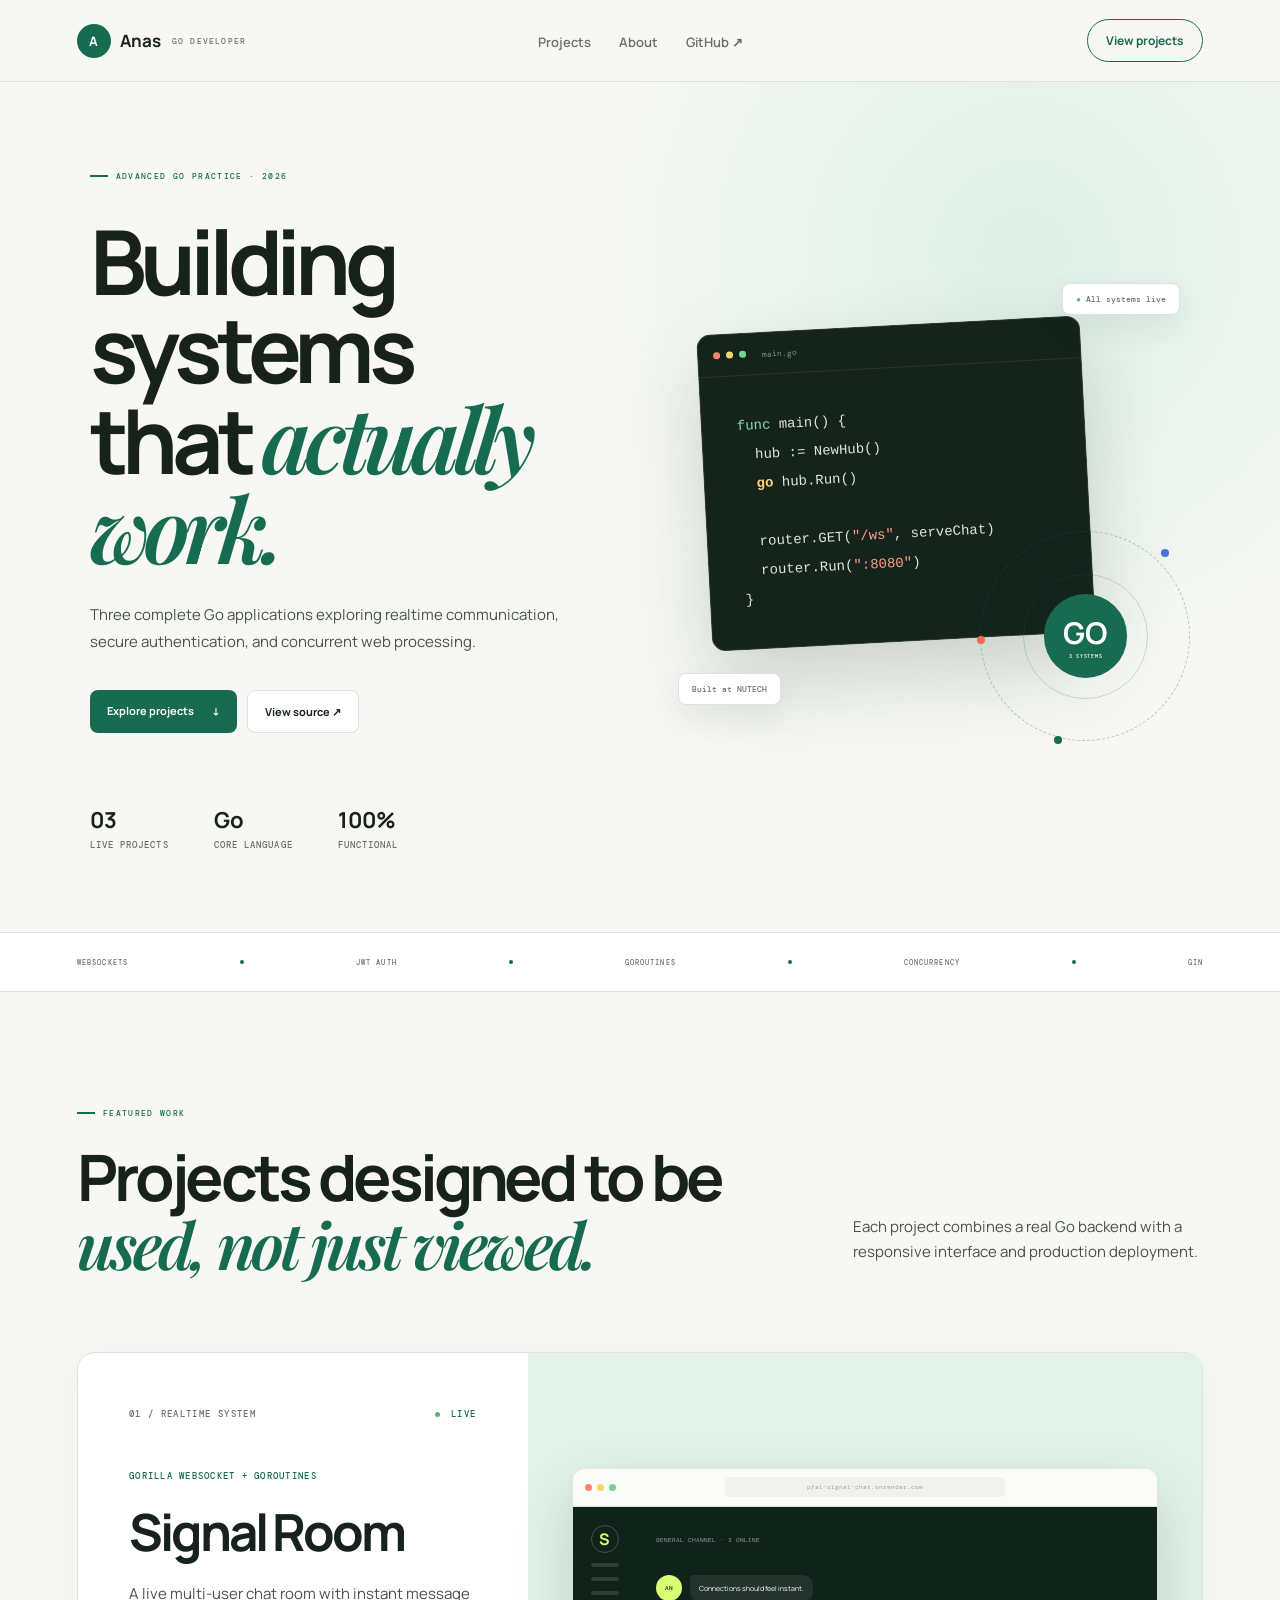
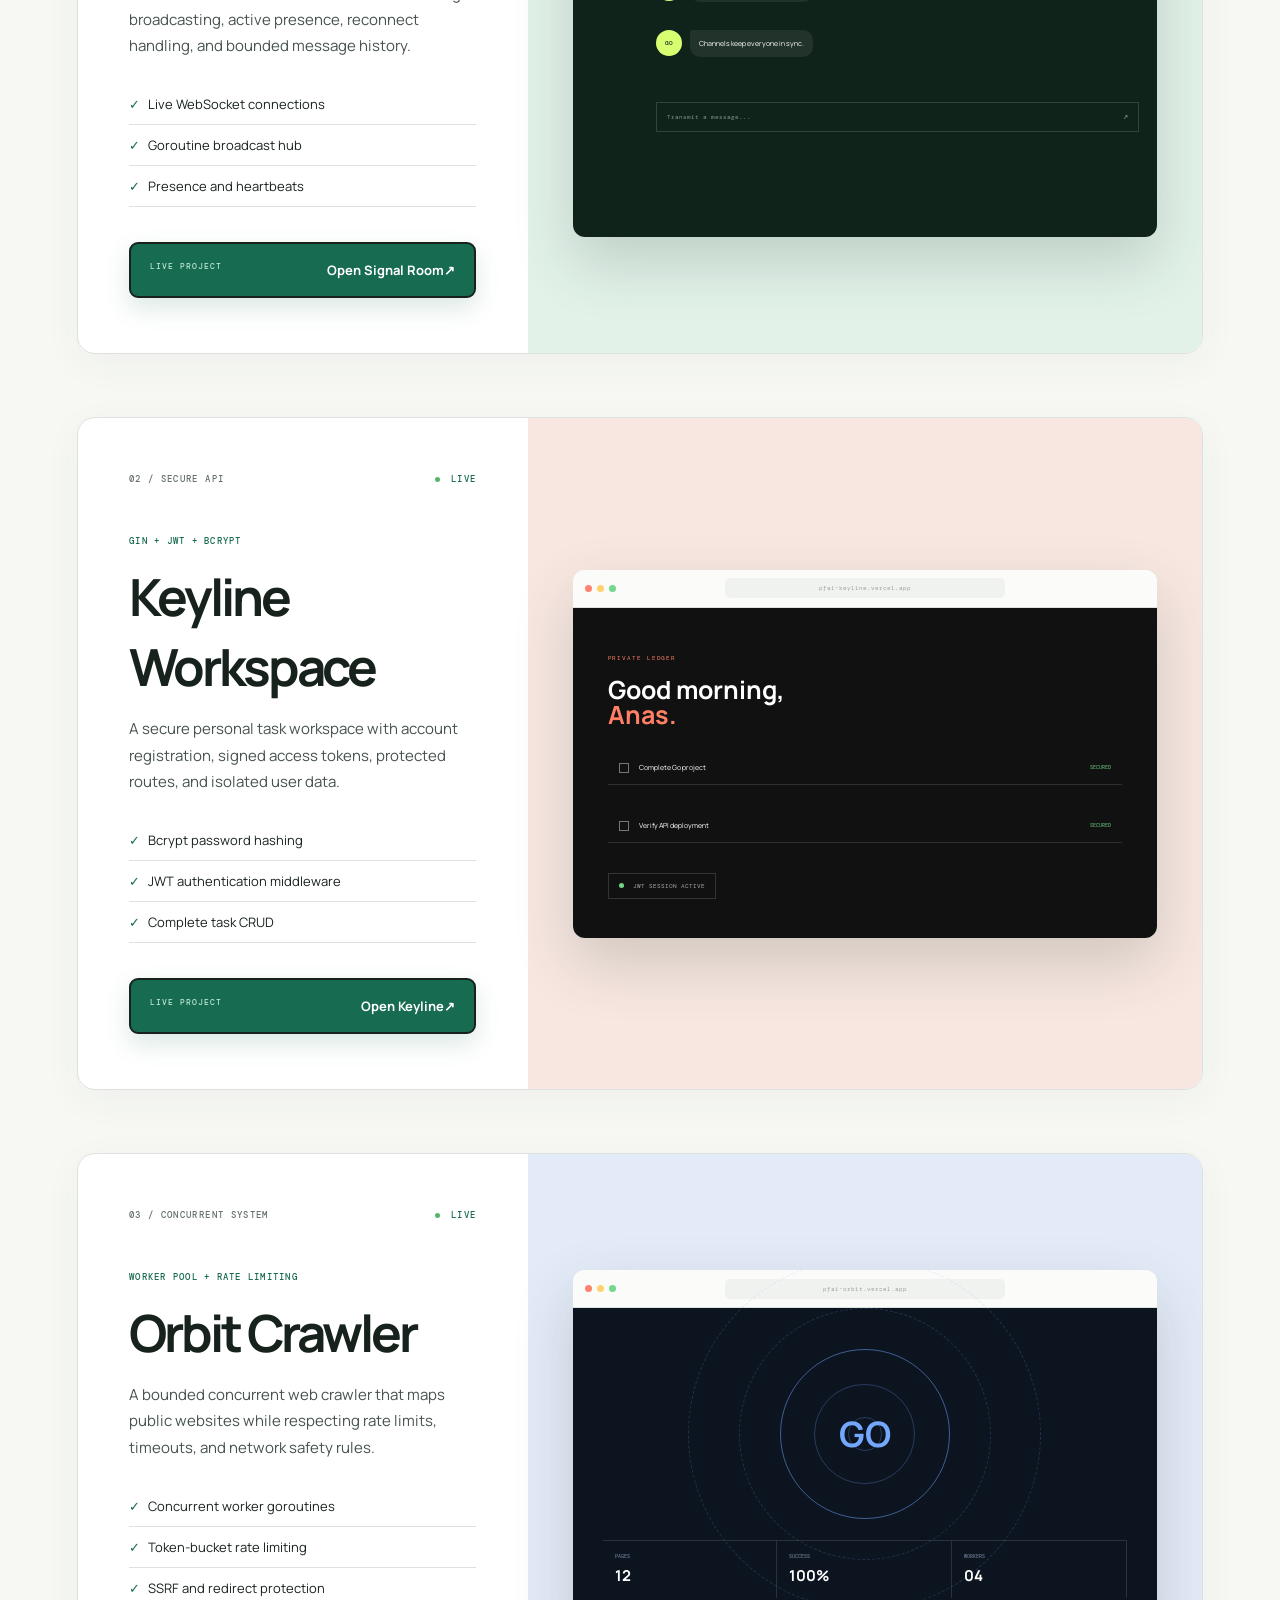
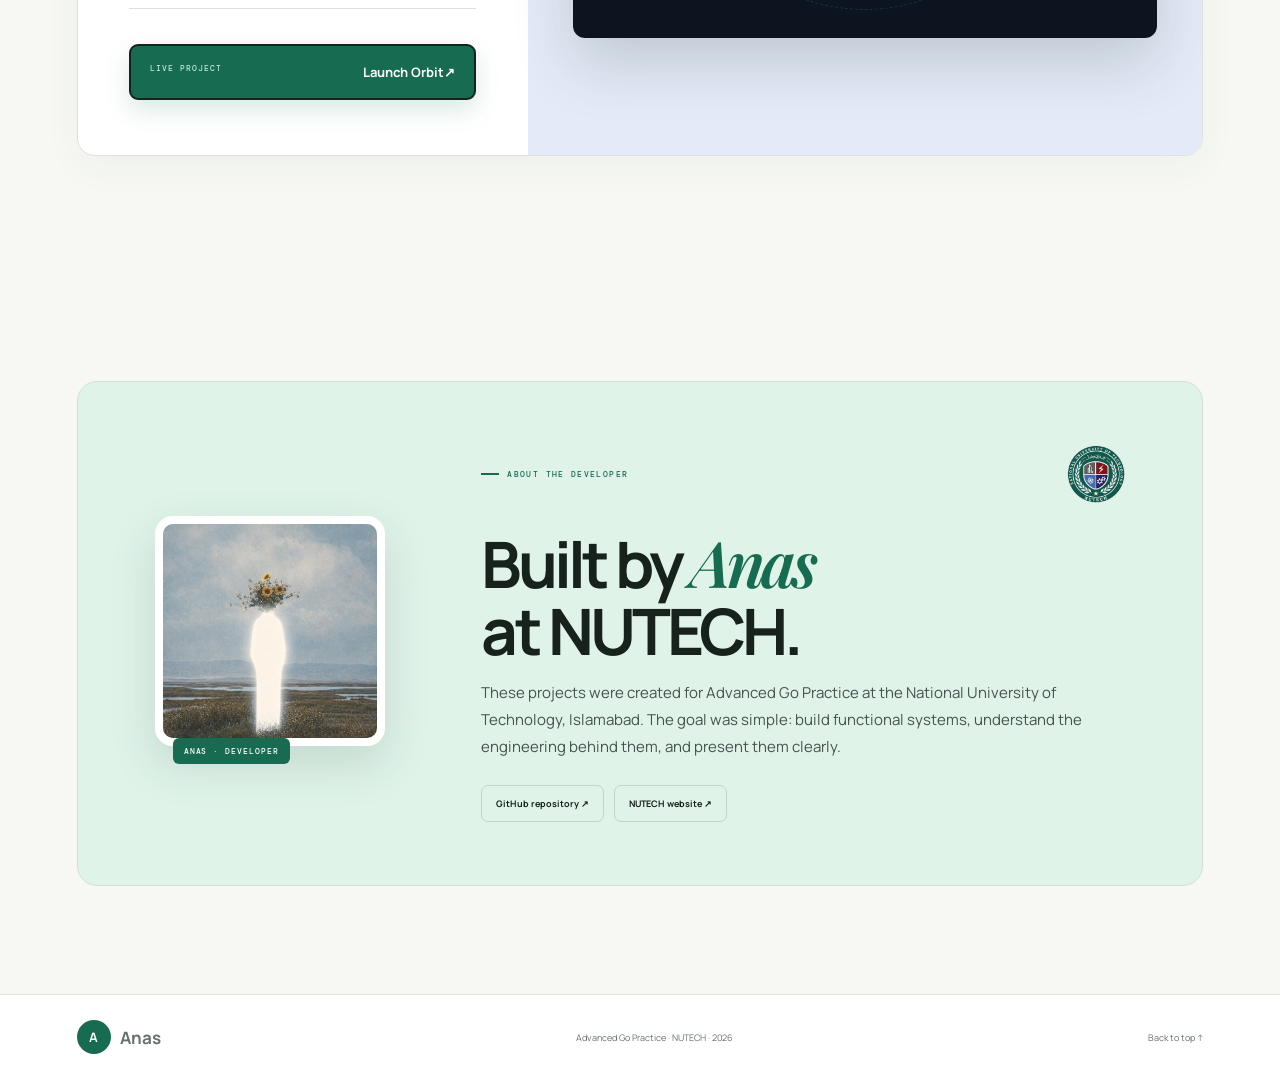
==== commit 17ec7277: "Improve portfolio readability and add Anas portrait" ====
--- a/portfolio/index.html
+++ b/portfolio/index.html
@@ -110,8 +110,8 @@
 
     <section id="about" class="about">
       <div class="about-card reveal">
-        <img src="nutech-logo-footer.png" alt="NUTECH university crest">
-        <div><p class="eyebrow"><span></span> ABOUT THE DEVELOPER</p><h2>Built by <em>Anas</em><br>at NUTECH.</h2><p>These projects were created for Advanced Go Practice at the National University of Technology, Islamabad. The goal was simple: build functional systems, understand the engineering behind them, and present them clearly.</p><div class="about-links"><a href="https://github.com/ana-momin/PFAI" target="_blank">GitHub repository ↗</a><a href="https://nutech.edu.pk/" target="_blank">NUTECH website ↗</a></div></div>
+        <div class="portrait-wrap"><img src="anas-profile.jpg" alt="Artistic portrait of Anas"><span>ANAS · DEVELOPER</span></div>
+        <div><div class="about-title-row"><p class="eyebrow"><span></span> ABOUT THE DEVELOPER</p><img src="nutech-logo-footer.png" alt="NUTECH university crest"></div><h2>Built by <em>Anas</em><br>at NUTECH.</h2><p>These projects were created for Advanced Go Practice at the National University of Technology, Islamabad. The goal was simple: build functional systems, understand the engineering behind them, and present them clearly.</p><div class="about-links"><a href="https://github.com/ana-momin/PFAI" target="_blank">GitHub repository ↗</a><a href="https://nutech.edu.pk/" target="_blank">NUTECH website ↗</a></div></div>
       </div>
     </section>
   </main>
--- a/portfolio/polish.css
+++ b/portfolio/polish.css
@@ -1,5 +1,26 @@
 body {
   overflow-x: hidden;
+}
+
+header {
+  height: 82px;
+}
+
+.brand strong {
+  font-size: 17px;
+}
+
+.brand small {
+  font-size: 8px;
+}
+
+nav a {
+  font-size: 13px;
+}
+
+.header-cta {
+  padding: 12px 18px;
+  font-size: 12px;
 }
 
 .hero-text,
@@ -7,6 +28,85 @@
 .project-content > p:not(.project-kicker),
 .about-card > div > p:not(.eyebrow) {
   color: #46534c;
+  font-size: 15px;
+}
+
+.hero-stats span,
+.project-meta,
+.project-kicker {
+  font-size: 9px;
+}
+
+.project-content li {
+  padding: 11px 0;
+  font-size: 13px;
+}
+
+.project-link {
+  position: relative;
+  padding: 17px 19px;
+  border: 2px solid #18221d;
+  border-radius: 9px;
+  background: #176b50;
+  box-shadow: 0 10px 25px #176b5028;
+  font-size: 13px;
+  transition: transform .2s, background .2s, box-shadow .2s;
+}
+
+.project-link::before {
+  content: "LIVE PROJECT";
+  margin-right: auto;
+  padding-right: 18px;
+  color: #bde8d4;
+  font: 500 8px "DM Mono";
+  letter-spacing: .12em;
+}
+
+.project-link:hover {
+  transform: translateY(-2px);
+  background: #11533d;
+  box-shadow: 0 14px 30px #176b5035;
+}
+
+.about-card {
+  grid-template-columns: 250px 1fr;
+}
+
+.portrait-wrap {
+  position: relative;
+}
+
+.portrait-wrap img {
+  width: 230px;
+  aspect-ratio: 1;
+  object-fit: cover;
+  border: 8px solid white;
+  border-radius: 18px;
+  box-shadow: 0 18px 45px #243d3025;
+}
+
+.portrait-wrap span {
+  position: absolute;
+  left: 18px;
+  bottom: -13px;
+  padding: 8px 11px;
+  border-radius: 6px;
+  background: #176b50;
+  color: white;
+  font: 500 8px "DM Mono";
+  letter-spacing: .12em;
+}
+
+.about-title-row {
+  display: flex;
+  justify-content: space-between;
+  align-items: center;
+}
+
+.about-title-row img {
+  width: 58px;
+  height: 58px;
+  object-fit: contain;
 }
 
 @media (max-width: 850px) {
@@ -33,4 +133,17 @@
   .hero-visual {
     overflow: hidden;
   }
+
+  .about-card {
+    grid-template-columns: 1fr;
+  }
+
+  .portrait-wrap img {
+    width: 160px;
+  }
+
+  .about-title-row img {
+    width: 48px;
+    height: 48px;
+  }
 }
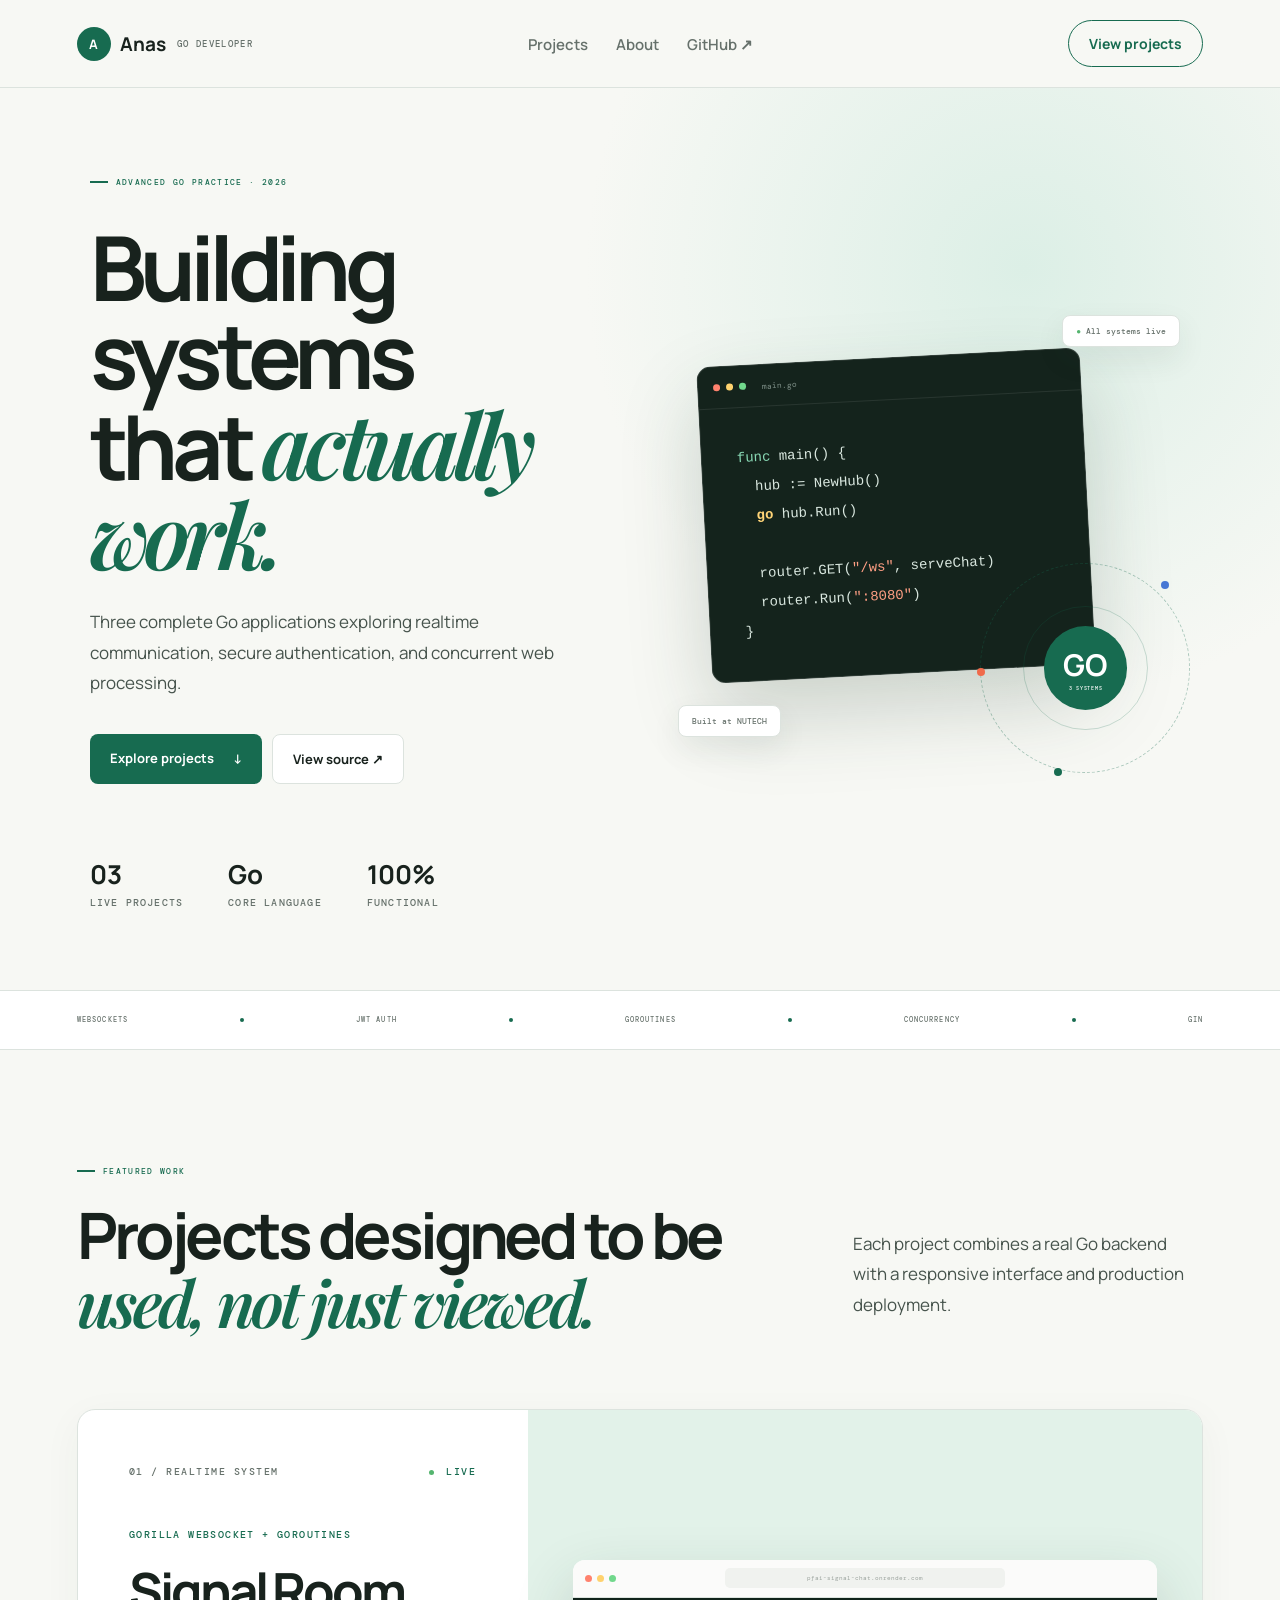
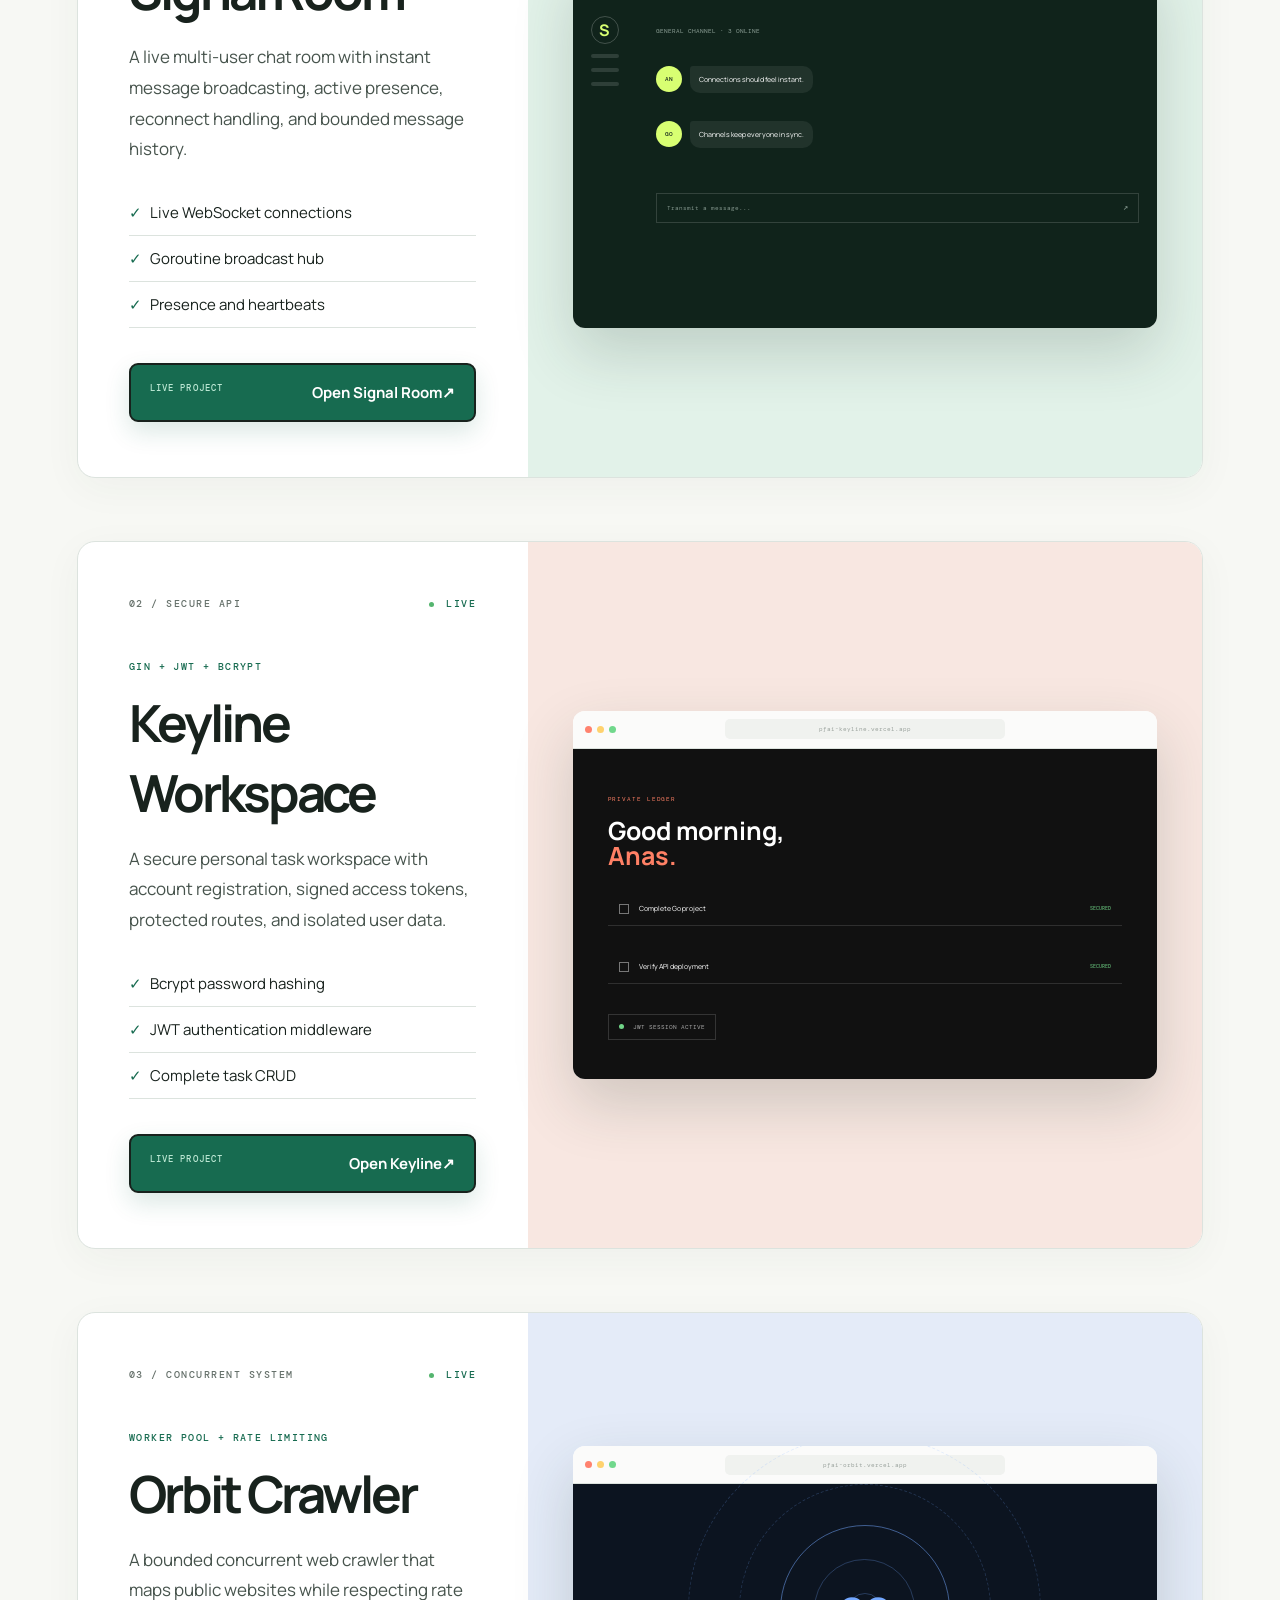
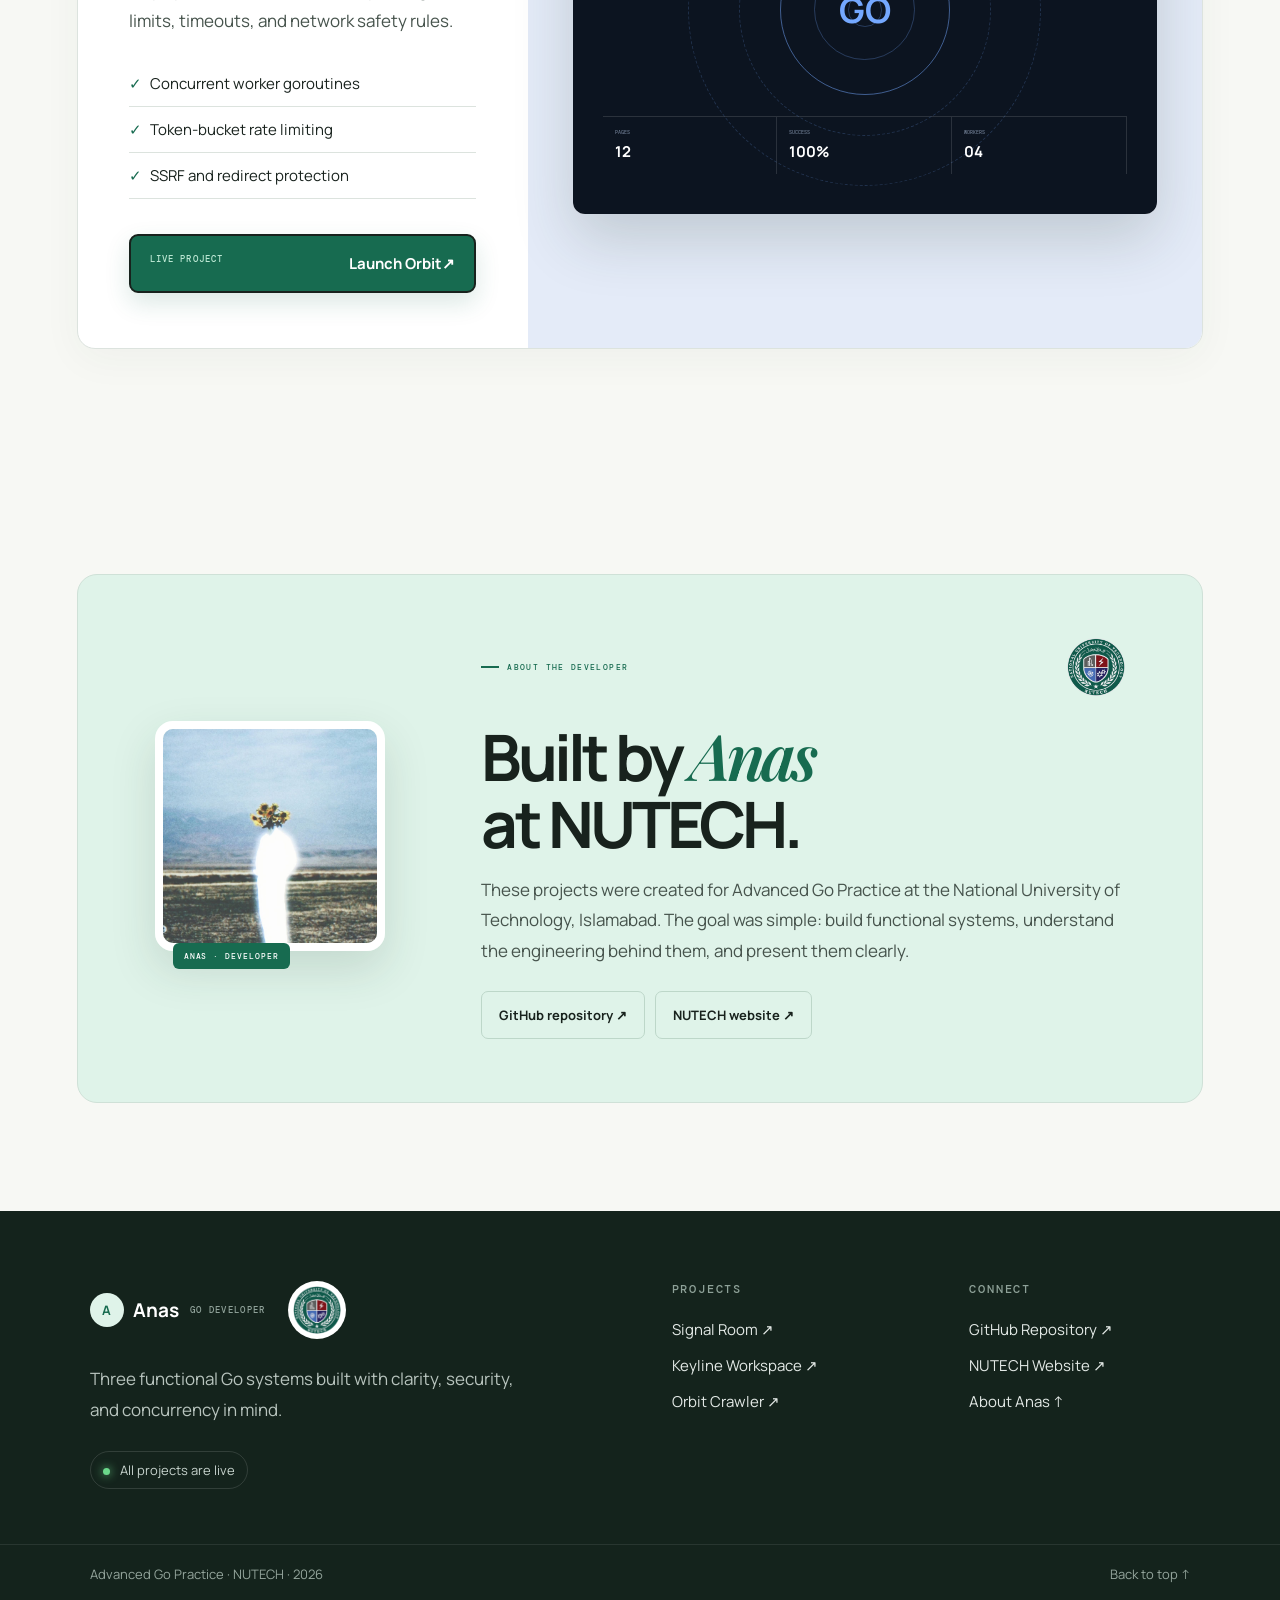
==== commit b28c8593: "Increase portfolio readability and redesign footer" ====
--- a/portfolio/index.html
+++ b/portfolio/index.html
@@ -110,13 +110,20 @@
 
     <section id="about" class="about">
       <div class="about-card reveal">
-        <div class="portrait-wrap"><img src="anas-profile.jpg" alt="Artistic portrait of Anas"><span>ANAS · DEVELOPER</span></div>
+        <div class="portrait-wrap"><img src="pfp.jpg" alt="Artistic portrait chosen by Anas"><span>ANAS · DEVELOPER</span></div>
         <div><div class="about-title-row"><p class="eyebrow"><span></span> ABOUT THE DEVELOPER</p><img src="nutech-logo-footer.png" alt="NUTECH university crest"></div><h2>Built by <em>Anas</em><br>at NUTECH.</h2><p>These projects were created for Advanced Go Practice at the National University of Technology, Islamabad. The goal was simple: build functional systems, understand the engineering behind them, and present them clearly.</p><div class="about-links"><a href="https://github.com/ana-momin/PFAI" target="_blank">GitHub repository ↗</a><a href="https://nutech.edu.pk/" target="_blank">NUTECH website ↗</a></div></div>
       </div>
     </section>
   </main>
 
-  <footer><a class="brand" href="#top"><span>A</span><strong>Anas</strong></a><p>Advanced Go Practice · NUTECH · 2026</p><a href="#top">Back to top ↑</a></footer>
+  <footer>
+    <div class="footer-main">
+      <div class="footer-intro"><div class="footer-identity"><a class="brand" href="#top"><span>A</span><strong>Anas</strong><small>GO DEVELOPER</small></a><img src="nutech-logo-footer.png" alt="NUTECH university crest"></div><p>Three functional Go systems built with clarity, security, and concurrency in mind.</p><div class="footer-live"><i></i> All projects are live</div></div>
+      <div class="footer-column"><b>Projects</b><a data-app="chat" href="https://pfai-signal-chat.onrender.com" target="_blank">Signal Room ↗</a><a data-app="auth" href="https://pfai-keyline.vercel.app" target="_blank">Keyline Workspace ↗</a><a data-app="crawler" href="https://pfai-orbit.vercel.app" target="_blank">Orbit Crawler ↗</a></div>
+      <div class="footer-column"><b>Connect</b><a href="https://github.com/ana-momin/PFAI" target="_blank">GitHub Repository ↗</a><a href="https://nutech.edu.pk/" target="_blank">NUTECH Website ↗</a><a href="#about">About Anas ↑</a></div>
+    </div>
+    <div class="footer-bottom"><span>Advanced Go Practice · NUTECH · 2026</span><a href="#top">Back to top ↑</a></div>
+  </footer>
   <script src="app.js"></script>
 </body>
 </html>
--- a/portfolio/polish.css
+++ b/portfolio/polish.css
@@ -3,24 +3,24 @@
 }
 
 header {
-  height: 82px;
+  height: 88px;
 }
 
 .brand strong {
-  font-size: 17px;
+  font-size: 19px;
 }
 
 .brand small {
-  font-size: 8px;
+  font-size: 9px;
 }
 
 nav a {
-  font-size: 13px;
+  font-size: 15px;
 }
 
 .header-cta {
-  padding: 12px 18px;
-  font-size: 12px;
+  padding: 13px 20px;
+  font-size: 14px;
 }
 
 .hero-text,
@@ -28,18 +28,28 @@
 .project-content > p:not(.project-kicker),
 .about-card > div > p:not(.eyebrow) {
   color: #46534c;
-  font-size: 15px;
+  font-size: 17px;
+  line-height: 1.8;
 }
 
 .hero-stats span,
 .project-meta,
 .project-kicker {
-  font-size: 9px;
+  font-size: 10px;
+}
+
+.button {
+  padding: 15px 20px;
+  font-size: 13px;
+}
+
+.hero-stats b {
+  font-size: 26px;
 }
 
 .project-content li {
-  padding: 11px 0;
-  font-size: 13px;
+  padding: 12px 0;
+  font-size: 15px;
 }
 
 .project-link {
@@ -49,7 +59,7 @@
   border-radius: 9px;
   background: #176b50;
   box-shadow: 0 10px 25px #176b5028;
-  font-size: 13px;
+  font-size: 15px;
   transition: transform .2s, background .2s, box-shadow .2s;
 }
 
@@ -58,7 +68,7 @@
   margin-right: auto;
   padding-right: 18px;
   color: #bde8d4;
-  font: 500 8px "DM Mono";
+  font: 500 9px "DM Mono";
   letter-spacing: .12em;
 }
 
@@ -109,6 +119,112 @@
   object-fit: contain;
 }
 
+.about-links a {
+  padding: 14px 17px;
+  font-size: 13px;
+}
+
+footer {
+  height: auto;
+  padding: 0;
+  display: block;
+  background: #14231c;
+  color: white;
+  border-top: 0;
+}
+
+.footer-main {
+  padding: 70px 7vw 55px;
+  display: grid;
+  grid-template-columns: 1.6fr .7fr .7fr;
+  gap: 6vw;
+}
+
+.footer-intro .brand span {
+  background: #dff3e9;
+  color: #176b50;
+}
+
+.footer-intro .brand small {
+  color: #90a29a;
+}
+
+.footer-identity {
+  display: flex;
+  align-items: center;
+  gap: 22px;
+}
+
+.footer-identity img {
+  width: 58px;
+  height: 58px;
+  padding: 5px;
+  object-fit: contain;
+  border-radius: 50%;
+  background: white;
+}
+
+.footer-intro > p {
+  max-width: 430px;
+  margin: 25px 0;
+  color: #b8c4be;
+  font-size: 17px;
+  line-height: 1.8;
+}
+
+.footer-live {
+  width: max-content;
+  padding: 9px 12px;
+  border: 1px solid #ffffff20;
+  border-radius: 99px;
+  color: #c6d2cc;
+  font-size: 13px;
+}
+
+.footer-live i {
+  display: inline-block;
+  width: 7px;
+  height: 7px;
+  margin-right: 7px;
+  border-radius: 50%;
+  background: #6bd88b;
+  box-shadow: 0 0 10px #6bd88b;
+}
+
+.footer-column {
+  display: flex;
+  flex-direction: column;
+  gap: 15px;
+}
+
+.footer-column b {
+  margin-bottom: 7px;
+  color: #8ea198;
+  font: 500 12px "DM Mono";
+  letter-spacing: .15em;
+  text-transform: uppercase;
+}
+
+.footer-column a {
+  color: #e3e9e6;
+  font-size: 15px;
+  transition: color .2s, transform .2s;
+}
+
+.footer-column a:hover {
+  color: #9ce1bd;
+  transform: translateX(3px);
+}
+
+.footer-bottom {
+  padding: 20px 7vw;
+  display: flex;
+  justify-content: space-between;
+  border-top: 1px solid #ffffff16;
+  color: #94a59c;
+  font-size: 13px;
+}
+
 @media (max-width: 850px) {
   header {
     grid-template-columns: 1fr;
@@ -146,4 +262,24 @@
     width: 48px;
     height: 48px;
   }
-}
+
+  .footer-main {
+    padding: 50px 20px 35px;
+    grid-template-columns: 1fr;
+    gap: 38px;
+  }
+
+  .footer-intro > p {
+    display: block;
+  }
+
+  .footer-intro .brand small {
+    display: inline;
+  }
+
+  .footer-bottom {
+    padding: 18px 20px;
+    gap: 16px;
+    font-size: 11px;
+  }
+}
